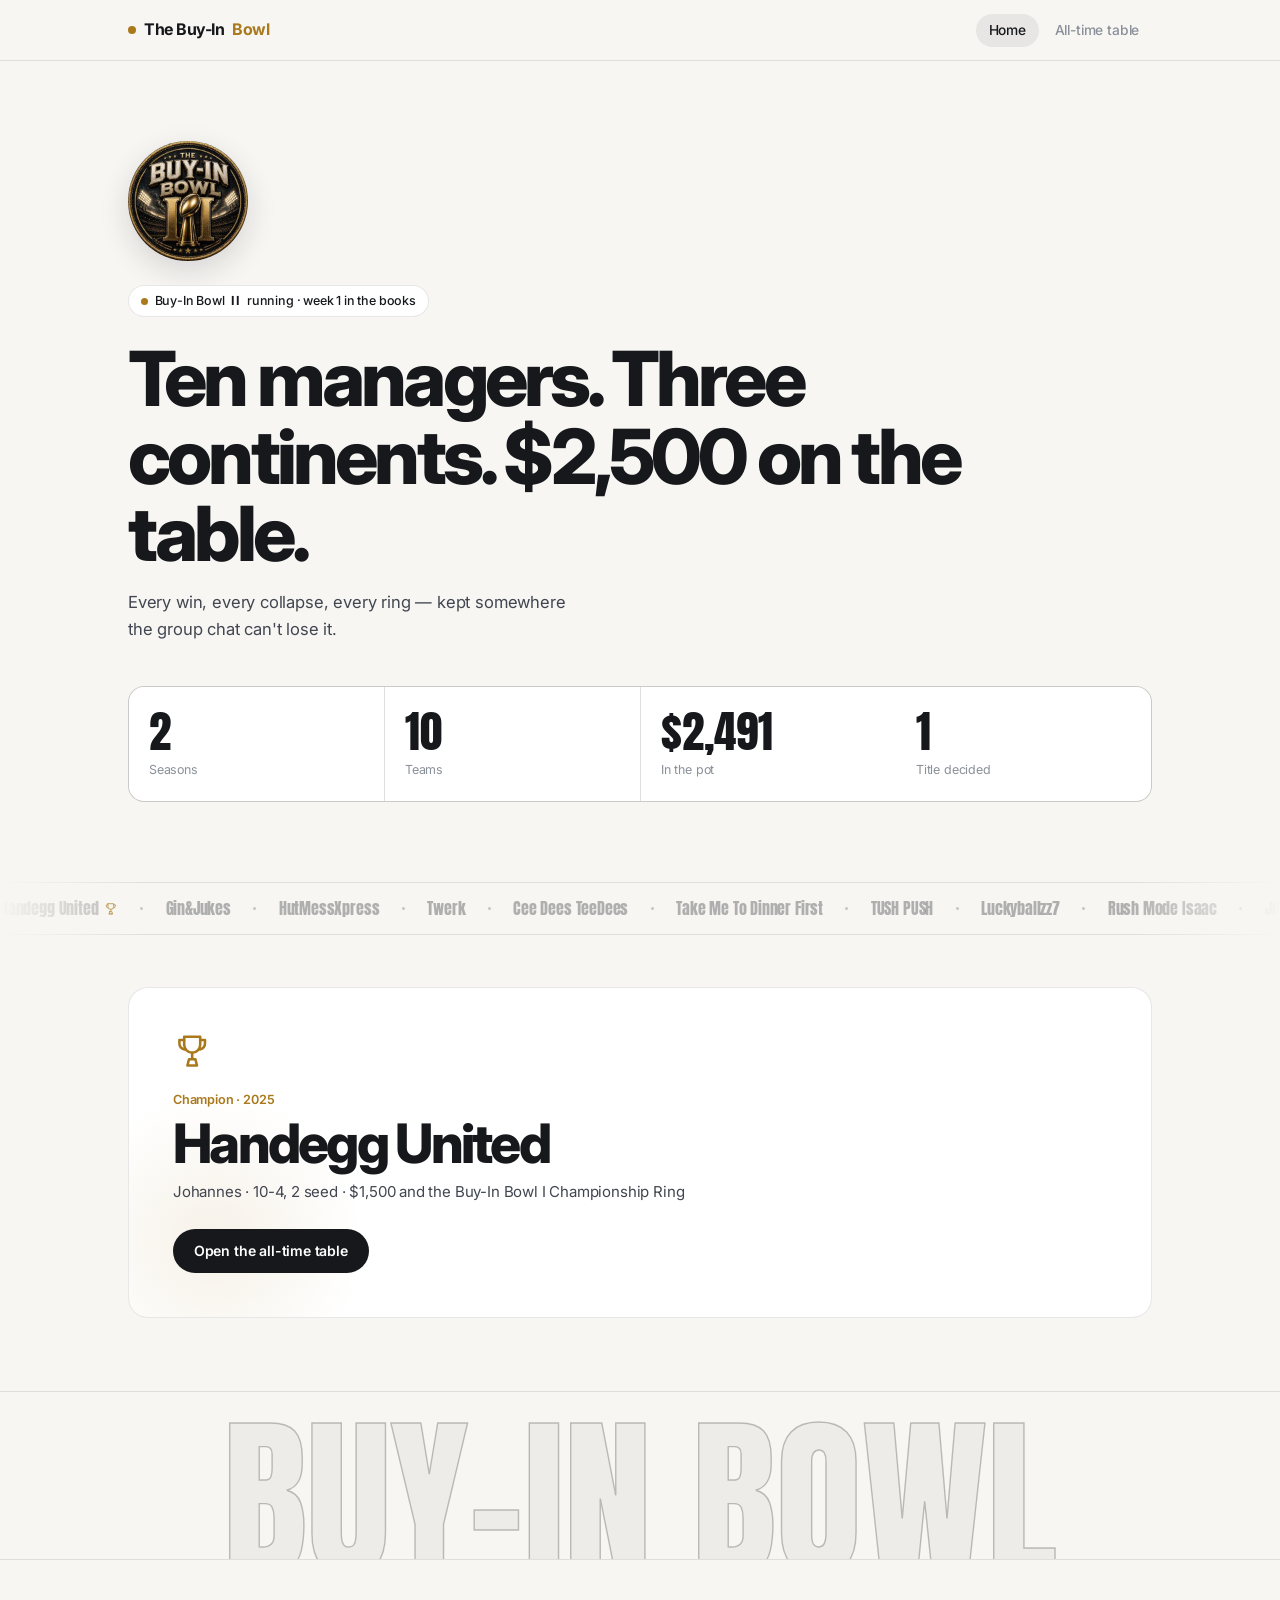
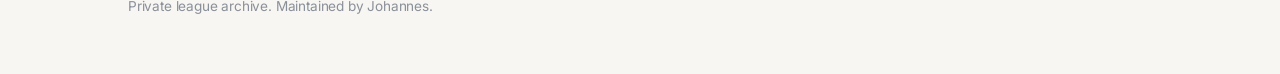
==== index.html @ 71fe4a31 "Add files via upload" ====
<!DOCTYPE html>
<html lang="en">
<head>
<meta charset="utf-8">
<meta name="viewport" content="width=device-width, initial-scale=1">
<meta name="color-scheme" content="light">
<meta name="supported-color-schemes" content="light">
<meta name="theme-color" content="#F7F6F3">
<title>The Buy-In Bowl — Archive</title>
<meta name="description" content="The Buy-In Bowl archive: champions, standings, rosters, trades and league chat from every season.">
<link rel="preconnect" href="https://fonts.googleapis.com">
<link rel="preconnect" href="https://fonts.gstatic.com" crossorigin>
<link href="https://fonts.googleapis.com/css2?family=Anton&family=Inter:wght@400;500;600;700;800&display=swap" rel="stylesheet">
<link rel="stylesheet" href="assets/style.css">
</head>
<body>

<header class="masthead">
  <div class="wrap">
    <button type="button" class="wordmark" id="mark">The Buy-In <span>Bowl</span></button>
    <nav id="nav" aria-label="Seasons"></nav>
  </div>
</header>

<main id="app"></main>

<footer class="site">
  <div class="wrap">
    Private league archive. Maintained by Johannes.
  </div>
</footer>

<script src="data/league.js"></script>
<script src="data/season-2025.js"></script>
<script src="data/season-2026.js"></script>
<script src="assets/app.js"></script>
</body>
</html>
---- assets/style.css ----
:root {
  /* Opt out of forced dark mode — without this, browsers with auto dark
     theme invert the backgrounds and leave the text colours untouched. */
  color-scheme: light only;

  --paper: #F7F6F3;
  --card: #FFFFFF;
  --ink: #16181C;
  --ink-2: #414650;
  --muted: #8A9099;
  --line: rgba(22, 24, 28, 0.10);
  --line-2: rgba(22, 24, 28, 0.22);
  --accent: #A9791C;
  --accent-deep: #7E580F;
  --accent-soft: rgba(169, 121, 28, 0.10);
  --silver: #A2A8B0;
  --bronze: #B08356;

  --font: "Inter", -apple-system, BlinkMacSystemFont, "Segoe UI", system-ui, sans-serif;
  --display: "Anton", var(--font);
  --r: 16px;
  --r-sm: 10px;
  --wrap: 64rem;
}

* { box-sizing: border-box; }
html {
  scroll-behavior: smooth; -webkit-text-size-adjust: 100%;
  color-scheme: light only;
  background: #F7F6F3;
}

body {
  margin: 0;
  background: var(--paper);
  color: var(--ink);
  font-family: var(--font);
  font-size: 16px;
  line-height: 1.6;
  letter-spacing: -0.011em;
  -webkit-font-smoothing: antialiased;
  overflow-x: hidden;
}

body::before {
  content: "";
  position: fixed; inset: 0; z-index: -1; pointer-events: none;
  background:
    radial-gradient(52rem 34rem at 12% -8%, rgba(169, 121, 28, 0.07), transparent 62%),
    radial-gradient(44rem 30rem at 92% 2%, rgba(22, 24, 28, 0.045), transparent 65%);
  animation: drift 30s ease-in-out infinite alternate;
}
@keyframes drift {
  from { transform: translate3d(0, 0, 0) scale(1); }
  to   { transform: translate3d(2%, -1.5%, 0) scale(1.05); }
}

/* Explicit backgrounds so the page keeps its own colours even in webviews
   that repaint the canvas. */
main, footer.site { background: var(--paper); }

.wrap { width: min(100% - 2.25rem, var(--wrap)); margin-inline: auto; }

a { color: var(--ink); text-decoration: none; }
button {
  font: inherit; letter-spacing: inherit; color: inherit;
  background: none; border: 0; padding: 0; margin: 0;
  text-align: left; cursor: pointer;
}
:focus-visible { outline: 2px solid var(--accent); outline-offset: 3px; border-radius: 4px; }

/* ---------- Masthead ---------- */
.masthead {
  position: sticky; top: 0; z-index: 30;
  background: rgba(247, 246, 243, 0.94);
  backdrop-filter: saturate(150%) blur(12px);
  -webkit-backdrop-filter: saturate(150%) blur(12px);
  border-bottom: 1px solid var(--line);
}
.masthead .wrap { display: flex; align-items: center; gap: 1rem; padding: 0.85rem 0; }
.wordmark {
  cursor: pointer; font-weight: 700; font-size: 1rem;
  letter-spacing: -0.03em; display: flex; align-items: center; gap: 0.5rem;
}
.wordmark::before {
  content: ""; width: 0.5rem; height: 0.5rem; border-radius: 50%;
  background: var(--accent);
}
.wordmark span { color: var(--accent); }
.masthead nav { margin-left: auto; display: flex; gap: 0.2rem; overflow-x: auto; scrollbar-width: none; }
.masthead nav::-webkit-scrollbar { display: none; }
.masthead nav button {
  color: var(--muted); font-size: 0.86rem; font-weight: 500;
  padding: 0.35rem 0.8rem; border-radius: 999px; white-space: nowrap;
  transition: color 0.18s ease, background 0.18s ease;
}
.masthead nav button:hover { color: var(--ink); background: rgba(22, 24, 28, 0.05); }
.masthead nav button[aria-current="page"] { color: var(--ink); background: rgba(22, 24, 28, 0.07); }

/* ---------- Reveal ---------- */
main > * { animation: fadein 0.35s ease both; }
@keyframes fadein { from { opacity: 0; } to { opacity: 1; } }
.reveal { opacity: 0; transform: translateY(14px); will-change: opacity, transform; }
.reveal.in {
  opacity: 1; transform: none;
  transition: opacity 0.6s cubic-bezier(0.22, 1, 0.36, 1) var(--d, 0s),
              transform 0.6s cubic-bezier(0.22, 1, 0.36, 1) var(--d, 0s);
}

/* ---------- Hero ---------- */
.hero { position: relative; padding: clamp(2.75rem, 9vw, 5rem) 0 2rem; }

.eyebrow {
  display: inline-flex; align-items: center; gap: 0.4rem;
  font-size: 0.78rem; color: var(--ink-2);
  border: 1px solid var(--line); background: var(--card);
  padding: 0.32rem 0.75rem; border-radius: 999px; margin-bottom: 1.4rem;
}
.eyebrow b { font-weight: 650; }
.eyebrow.live { color: var(--ink); font-weight: 500; }
.eyebrow .rn { font-variant: small-caps; letter-spacing: 0.06em; font-weight: 700; }
.pulse {
  width: 0.45rem; height: 0.45rem; border-radius: 50%; background: var(--accent);
  box-shadow: 0 0 0 0 rgba(169, 121, 28, 0.5);
  animation: ping 2.4s ease-out infinite;
}
@keyframes ping {
  0% { box-shadow: 0 0 0 0 rgba(169, 121, 28, 0.45); }
  70% { box-shadow: 0 0 0 0.5rem rgba(169, 121, 28, 0); }
  100% { box-shadow: 0 0 0 0 rgba(169, 121, 28, 0); }
}

.hero-title {
  font-size: clamp(2.5rem, 8vw, 4.75rem); line-height: 1.02;
  letter-spacing: -0.05em; font-weight: 800; margin: 0 0 1rem;
  max-width: 17ch; color: var(--ink);
}
.plaque-sub { color: var(--ink-2); max-width: 44ch; font-size: 1.04rem; margin: 0; }

/* ---------- Stat band ---------- */
.statband {
  display: grid; grid-template-columns: repeat(auto-fit, minmax(7.5rem, 1fr));
  gap: 1px; margin-top: 2.75rem;
  background: var(--line); border: 1px solid var(--line);
  border-radius: var(--r); overflow: hidden;
}
.stat { background: var(--card); padding: 1.35rem 1.25rem; transition: background 0.3s ease; }
.stat:hover { background: #FBFAF8; }
.stat-v {
  font-family: var(--display); font-size: clamp(1.9rem, 6vw, 2.8rem);
  line-height: 1; color: var(--ink);
}
.stat-l { color: var(--muted); font-size: 0.78rem; margin-top: 0.4rem; }

/* ---------- Ticker ---------- */
.ticker {
  position: relative; overflow: hidden;
  margin: 3rem 0 3.25rem; padding: 0.8rem 0;
  border-top: 1px solid var(--line); border-bottom: 1px solid var(--line);
  -webkit-mask-image: linear-gradient(90deg, transparent, #000 12%, #000 88%, transparent);
  mask-image: linear-gradient(90deg, transparent, #000 12%, #000 88%, transparent);
}
.ticker-track {
  display: flex; align-items: center; gap: 1.4rem; width: max-content;
  animation: marquee 52s linear infinite;
}
.ticker:hover .ticker-track { animation-play-state: paused; }
@keyframes marquee { from { transform: translateX(0); } to { transform: translateX(-50%); } }
.tk {
  font-family: var(--display); font-size: 1rem;
  color: rgba(22, 24, 28, 0.32); white-space: nowrap;
  transition: color 0.25s ease;
}
.tk:hover { color: var(--accent); }
.tkdot { width: 3px; height: 3px; border-radius: 50%; background: var(--line-2); flex: none; }

.hero-img { display: block; width: 100%; border-radius: var(--r); border: 1px solid var(--line); margin-bottom: 3rem; }

/* ---------- Champion showcase ---------- */
.showcase {
  --mx: 50%; --my: 0%;
  position: relative; overflow: hidden;
  border: 1px solid var(--line); border-radius: 20px;
  padding: clamp(1.75rem, 5vw, 2.75rem);
  background: var(--card);
  margin-bottom: 4rem;
  transition: transform 0.35s cubic-bezier(0.22, 1, 0.36, 1), border-color 0.3s ease, box-shadow 0.3s ease;
  will-change: transform;
}
.showcase::before {
  content: ""; position: absolute; inset: 0; pointer-events: none;
  background: radial-gradient(20rem 14rem at var(--mx) var(--my), var(--accent-soft), transparent 70%);
  opacity: 0; transition: opacity 0.3s ease;
}
.showcase:hover { border-color: var(--line-2); box-shadow: 0 18px 50px rgba(22, 24, 28, 0.07); }
.showcase:hover::before { opacity: 1; }
.showcase-glow {
  position: absolute; inset: auto auto -40% -12%; width: 26rem; height: 26rem;
  background: radial-gradient(closest-side, var(--accent-soft), transparent 72%);
  pointer-events: none; animation: pulseglow 10s ease-in-out infinite;
}
@keyframes pulseglow { 0%, 100% { opacity: 0.5; } 50% { opacity: 1; } }
.showcase-trophy { position: relative; margin-bottom: 0.85rem; }
.showcase-trophy .trophy { width: 2.4rem; height: 2.4rem; stroke: var(--accent); }
.showcase-label { position: relative; color: var(--accent); font-size: 0.79rem; font-weight: 600; }
.showcase-name {
  position: relative; color: var(--ink);
  font-size: clamp(2rem, 8vw, 3.4rem); font-weight: 800;
  letter-spacing: -0.05em; line-height: 1.03; margin: 0.35rem 0 0.5rem;
}
.showcase-line { position: relative; color: var(--ink-2); font-size: 0.94rem; }

.cta {
  position: relative; display: inline-block; margin-top: 1.6rem;
  padding: 0.68rem 1.3rem; border-radius: 999px;
  font-size: 0.88rem; font-weight: 600; color: var(--card);
  background: var(--ink);
  transition: transform 0.2s ease, background 0.25s ease;
}
.cta:hover { transform: translateY(-2px); background: var(--accent); }

.trophy {
  width: 1em; height: 1em; fill: none; stroke: currentColor;
  stroke-width: 1.6; stroke-linecap: round; stroke-linejoin: round;
  vertical-align: -0.12em; flex: none;
}

/* ---------- Page ---------- */
.page { padding: 3rem 0 6rem; }
.page-head { margin-bottom: 2.25rem; }
.page-title {
  font-size: clamp(2.2rem, 7vw, 3.4rem); line-height: 1.04;
  letter-spacing: -0.048em; font-weight: 800; margin: 0 0 0.45rem;
}
.page-kicker { color: var(--muted); margin: 0; font-size: 0.95rem; }

/* ---------- Tabs ---------- */
.tabs { display: flex; gap: 0.35rem; margin-bottom: 2rem; overflow-x: auto; scrollbar-width: none; }
.tabs::-webkit-scrollbar { display: none; }
.tab {
  display: flex; flex-direction: column; gap: 0.08rem; line-height: 1.2;
  padding: 0.5rem 1rem; border-radius: 14px; white-space: nowrap;
  font-size: 0.87rem; font-weight: 500; color: var(--ink-2);
  border: 1px solid var(--line); background: var(--card);
  transition: color 0.2s ease, background 0.2s ease, border-color 0.2s ease;
}
.tab b { font-weight: 650; font-size: 0.92rem; }
.tab small { font-size: 0.68rem; color: var(--muted); font-weight: 500; }
.tab.on small { color: rgba(255, 255, 255, 0.7); }
.tab .rn {
  font-variant: small-caps; letter-spacing: 0.06em; font-weight: 700;
}
.tab:hover { border-color: var(--line-2); }
.tab.on { color: var(--card); background: var(--ink); border-color: var(--ink); font-weight: 600; }

/* ---------- Podium ---------- */
.podium { margin-bottom: 2.75rem; }
.podium-label { color: var(--muted); font-size: 0.78rem; margin-bottom: 1rem; }
.podium-row { display: grid; grid-template-columns: repeat(3, 1fr); gap: 0.6rem; align-items: end; }
.pod { text-align: center; }
.pod-name {
  font-weight: 650; letter-spacing: -0.022em; font-size: 0.92rem;
  white-space: nowrap; overflow: hidden; text-overflow: ellipsis;
}
.pod-val { color: var(--muted); font-size: 0.8rem; margin-bottom: 0.5rem; font-variant-numeric: tabular-nums; }
.pod-bar {
  position: relative; border-radius: 10px 10px 0 0;
  display: flex; flex-direction: column; align-items: center; justify-content: center; gap: 0.15rem;
  height: 0; transition: height 0.9s cubic-bezier(0.22, 1, 0.36, 1) var(--d, 0s);
  border: 1px solid var(--line); border-bottom: 0; background: var(--card);
}
.pod.in .pod-bar, .reveal.in .pod-bar { height: var(--h); }
.pod-rank { font-family: var(--display); font-size: 1.5rem; line-height: 1; color: var(--muted); }
.pod-trophy .trophy { width: 0.85rem; height: 0.85rem; }

.pod.p1 .pod-bar { --h: 7.5rem; background: var(--accent-soft); border-color: rgba(169, 121, 28, 0.35); }
.pod.p1 .pod-rank, .pod.p1 .pod-trophy, .pod.p1 .pod-name { color: var(--accent); }
.pod.p2 .pod-bar { --h: 5.2rem; background: rgba(22, 24, 28, 0.05); }
.pod.p2 .pod-rank { color: var(--silver); }
.pod.p3 .pod-bar { --h: 3.6rem; background: rgba(22, 24, 28, 0.03); }
.pod.p3 .pod-rank { color: var(--bronze); }

/* ---------- Table ---------- */
.table-scroll {
  overflow-x: auto; border: 1px solid var(--line);
  border-radius: var(--r); background: var(--card);
}
table { width: 100%; border-collapse: collapse; font-size: 0.92rem; }
th, td { text-align: left; padding: 0.8rem 1rem; white-space: nowrap; vertical-align: top; }
thead th {
  color: var(--muted); font-weight: 500; font-size: 0.78rem;
  border-bottom: 1px solid var(--line); background: #FCFBF9;
  position: sticky; top: 0;
}
tbody tr + tr td { border-top: 1px solid var(--line); }
tbody tr { transition: background 0.18s ease; }
tbody tr:hover td { background: #FBFAF7; }
td.num, th.num { text-align: right; font-variant-numeric: tabular-nums; }
td.rank, th.rank { width: 2.4rem; color: var(--muted); font-size: 0.82rem; font-variant-numeric: tabular-nums; }

tr.is-first td { background: var(--accent-soft); }
tr.is-first td.rank, tr.is-first .mname { color: var(--accent-deep); }

th.sortable { cursor: pointer; user-select: none; transition: color 0.2s ease; }
th.sortable:hover { color: var(--ink); }
th.sortable.on { color: var(--accent); }
th .ar { font-style: normal; font-size: 0.6em; margin-left: 0.3em; vertical-align: 0.15em; }

.mname { display: block; font-weight: 650; letter-spacing: -0.02em; }
.mteam {
  display: block; color: var(--muted); font-size: 0.76rem; margin-top: 0.12rem;
  max-width: 14rem; overflow: hidden; text-overflow: ellipsis;
}
.rings { display: inline-flex; gap: 0.15rem; color: var(--accent); }
.rings .trophy { width: 0.95rem; height: 0.95rem; }


/* ---------- Misc ---------- */
.bullets { margin: 1.25rem 0 0; padding: 0; list-style: none; display: grid; gap: 1px; }
.bullets li {
  position: relative; padding: 0.68rem 1.1rem 0.68rem 2rem;
  background: var(--card); border: 1px solid var(--line);
  font-size: 0.92rem; color: var(--ink-2);
}
.bullets li:first-child { border-radius: var(--r-sm) var(--r-sm) 0 0; }
.bullets li:last-child { border-radius: 0 0 var(--r-sm) var(--r-sm); }
.bullets li:only-child { border-radius: var(--r-sm); }
.bullets li + li { border-top: 0; }
.bullets li::before {
  content: ""; position: absolute; left: 1rem; top: 1.15rem;
  width: 0.28rem; height: 0.28rem; border-radius: 50%; background: var(--accent);
}

.hint { color: var(--muted); font-size: 0.82rem; margin: 0.85rem 0 0; }
.empty {
  color: var(--muted); font-size: 0.92rem;
  border: 1px dashed var(--line-2); border-radius: var(--r-sm);
  padding: 1rem 1.15rem; margin: 0;
}

footer.site {
  border-top: 1px solid var(--line); padding: 2.25rem 0 3.5rem;
  color: var(--muted); font-size: 0.85rem;
}

/* ---------- Responsive ---------- */
@media (max-width: 34rem) {
  th, td { padding: 0.7rem 0.75rem; }
  .mteam { max-width: 9rem; }
  .pod-name { font-size: 0.8rem; }
  .pod.p1 .pod-bar { --h: 6rem; }
  .pod.p2 .pod-bar { --h: 4.2rem; }
  .pod.p3 .pod-bar { --h: 3rem; }
}

@media (prefers-reduced-motion: reduce) {
  html { scroll-behavior: auto; }
  *, body::before, .ticker-track, .showcase-glow { animation: none !important; transition: none !important; }
  .reveal { opacity: 1 !important; transform: none !important; }
  .pod-bar { height: var(--h) !important; }
  .ranked-table td.num:last-child::before { transform: scaleX(1); }
}

/* Closing wordmark, kept clear of any content */
.wordwall {
  overflow: hidden; margin-top: 4.5rem;
  border-top: 1px solid var(--line);
  user-select: none; pointer-events: none;
}
.wordwall span {
  display: block; text-align: center; white-space: nowrap;
  font-family: var(--display); font-size: clamp(3.2rem, 15vw, 11rem);
  line-height: 0.86; margin: 2rem 0 -1rem;
  color: rgba(22, 24, 28, 0.045);
  -webkit-text-stroke: 1.4px rgba(22, 24, 28, 0.26);
}

/* ---------- Playoff bracket ---------- */
.bracket-block { margin-top: 4.5rem; }
.sec {
  font-size: 1rem; font-weight: 600; letter-spacing: -0.02em;
  color: var(--ink); margin: 0 0 1.75rem;
  display: flex; align-items: center; gap: 0.8rem;
}
.sec::after { content: ""; flex: 1; height: 1px; background: var(--line); order: 1; }
.replay {
  order: 2; font-size: 0.75rem; font-weight: 600; color: var(--muted);
  border: 1px solid var(--line); border-radius: 999px; padding: 0.25rem 0.8rem;
  transition: color 0.2s ease, border-color 0.2s ease, background 0.2s ease;
}
.replay:hover { color: var(--accent-deep); border-color: rgba(169, 121, 28, 0.4); background: var(--accent-soft); }

.bracket-wrap { position: relative; }
.bracket-lines {
  position: absolute; inset: 0; width: 100%; height: 100%;
  pointer-events: none; overflow: visible;
}
.bline { fill: none; stroke: var(--line-2); stroke-width: 1.5; stroke-linecap: round; }

/* Rounds as clearly separated bands */
.round-row { position: relative; padding: 0 0 2.75rem; }
.round-row:last-of-type { padding-bottom: 1.5rem; }
.row-label {
  display: flex; align-items: center; gap: 0.75rem;
  font-size: 0.7rem; font-weight: 600; letter-spacing: 0.08em;
  text-transform: uppercase; color: var(--muted);
  margin-bottom: 1rem;
}
.row-label::after { content: ""; flex: 1; height: 1px; background: var(--line); }

.row-items {
  position: relative; z-index: 1;
  display: grid; grid-template-columns: 1fr 1fr;
  gap: 0.7rem 1.1rem; align-items: start;
}
.row-items.centered { grid-template-columns: 1fr; justify-items: center; }
.branch { display: flex; flex-direction: column; gap: 0.7rem; }

.match {
  position: relative; width: 100%;
  border: 1px solid var(--line); border-radius: var(--r-sm);
  background: var(--card); overflow: hidden;
  opacity: 0;
  transition: opacity 0.35s ease, border-color 0.25s ease, box-shadow 0.25s ease, filter 0.3s ease;
}
.match.shown { opacity: 1; }
.match:hover { border-color: var(--line-2); box-shadow: 0 8px 22px rgba(22, 24, 28, 0.07); }

.side {
  position: relative; z-index: 0; cursor: pointer;
  display: flex; align-items: center; justify-content: space-between; gap: 0.4rem;
  padding: 0.55rem 0.65rem; font-size: 0.8rem; color: var(--ink-2);
  will-change: transform, opacity;
}
.side + .side { border-top: 1px solid var(--line); }
.side .nm { overflow: hidden; text-overflow: ellipsis; white-space: nowrap; }
.side em { font-style: normal; color: var(--muted); font-size: 0.72rem; flex: none; }
.match.bye { border-style: dashed; background: transparent; }

/* Winner reveal */
.side.win::after {
  content: ""; position: absolute; inset: 0; z-index: -1;
  background: var(--accent-soft); transform: scaleX(0); transform-origin: left center;
  transition: transform 0.5s cubic-bezier(0.22, 1, 0.36, 1);
}
.side.win::before {
  content: ""; position: absolute; left: 0; top: 0; bottom: 0; width: 3px;
  background: var(--accent); transform: scaleY(0); transform-origin: top center;
  transition: transform 0.35s ease 0.12s;
}
.side.win.crowned { color: var(--ink); font-weight: 650; }
.side.win.crowned::after { transform: scaleX(1); }
.side.win.crowned::before { transform: scaleY(1); }

/* Champion */
.champ-row { display: flex; justify-content: center; margin-top: 0.5rem; }
.bracket-winner {
  display: inline-flex; align-items: center; gap: 0.6rem; cursor: pointer;
  padding: 0.65rem 1.2rem;
  border: 1px solid rgba(169, 121, 28, 0.4); border-radius: 999px;
  background: var(--accent-soft); color: var(--accent-deep);
  font-weight: 650; font-size: 0.95rem;
  opacity: 0; transform: scale(0.94);
  transition: opacity 0.45s ease, transform 0.5s cubic-bezier(0.34, 1.56, 0.64, 1);
}
.bracket-winner.shown { opacity: 1; transform: none; }
.bracket-winner .trophy { width: 1.05rem; height: 1.05rem; stroke: var(--accent); }

/* Trace one team's path */
.bracket-block.tracing .match { opacity: 0.3; filter: saturate(0.3); }
.bracket-block.tracing .match.lit { opacity: 1; filter: none; border-color: var(--accent); }
.bracket-block.tracing .side.lit { color: var(--accent-deep); font-weight: 700; }
.bracket-block.tracing .bline { opacity: 0.35; }
.bracket-block.tracing .bracket-winner { opacity: 0.35; }
.bracket-block.tracing .bracket-winner.lit { opacity: 1; }

.row-items.centered .match { max-width: 17rem; }

@media (min-width: 46rem) {
  .row-items { gap: 1rem 6rem; max-width: 46rem; margin-inline: auto; }
  .side { font-size: 0.88rem; padding: 0.62rem 0.85rem; }
}

@media (prefers-reduced-motion: reduce) {
  .match, .side, .bracket-winner { opacity: 1 !important; transform: none !important; }
  .side.win::after { transform: scaleX(1); }
  .side.win::before { transform: scaleY(1); }
}

/* Playoff cut */
.ranked-table tr.playoff-cut td { border-bottom: 2px solid var(--ink); }
.ranked-table tr.playoff-cut + tr td { border-top: 0; }

/* Tab edition marker */
/* Champions in the ribbon board */
.tk.won { display: inline-flex; align-items: center; gap: 0.35rem; }
.tk.won .trophy { width: 0.85em; height: 0.85em; stroke: var(--accent); }

/* ---------- Mobile table ---------- */
@media (max-width: 42rem) {
  .ranked-table { font-size: 0.86rem; }
  .ranked-table th, .ranked-table td { padding: 0.65rem 0.6rem; }
  .ranked-table th.rank, .ranked-table td.rank {
    position: sticky; left: 0; z-index: 3; width: 2rem;
    background: var(--card);
  }
  .ranked-table thead th.rank { background: #FCFBF9; z-index: 5; }
  .ranked-table th:nth-child(2), .ranked-table td:nth-child(2) {
    position: sticky; left: 2rem; z-index: 3;
    background: var(--card); box-shadow: 1px 0 0 var(--line);
  }
  .ranked-table thead th:nth-child(2) { background: #FCFBF9; z-index: 5; }
  .ranked-table tr.is-first td.rank,
  .ranked-table tr.is-first td:nth-child(2) { background: #FBF4E6; }
  .mteam { max-width: 8.5rem; font-size: 0.72rem; }
  .mname { font-size: 0.88rem; }
  .table-scroll { position: relative; }
}

@media (max-width: 30rem) {
  .row-items { gap: 0.55rem 0.6rem; }
  .side { font-size: 0.75rem; padding: 0.5rem 0.55rem; }
  .side em { font-size: 0.66rem; }
  .row-label { font-size: 0.64rem; }
  .round-row { padding-bottom: 2.25rem; }
  .podium-row { gap: 0.4rem; }
  .statband { grid-template-columns: repeat(2, 1fr); }
}

/* ---------- Season logos ---------- */
.slogo { display: block; border-radius: 50%; }
.hero-logo { margin-bottom: 1.5rem; }
.hero-logo .slogo {
  width: clamp(5rem, 18vw, 7.5rem); height: auto;
  box-shadow: 0 10px 30px rgba(22, 24, 28, 0.14);
  animation: logoin 0.8s cubic-bezier(0.22, 1, 0.36, 1) both;
}
@keyframes logoin { from { opacity: 0; transform: scale(0.88) rotate(-6deg); } to { opacity: 1; transform: none; } }

.tab.has-logo { flex-direction: row; align-items: center; gap: 0.6rem; padding: 0.45rem 0.95rem 0.45rem 0.5rem; }
.tab-logo { width: 1.85rem; height: 1.85rem; flex: none; }
.tab-txt { display: flex; flex-direction: column; gap: 0.08rem; }

.sec-logo { width: 1.75rem; height: 1.75rem; flex: none; margin-right: -0.2rem; }

/* ---------- Manager avatars ---------- */
.avatar {
  width: 1.9rem; height: 1.9rem; border-radius: 50%; flex: none;
  object-fit: cover; border: 1px solid var(--line);
}
.mwrap { display: flex; align-items: center; gap: 0.6rem; }
.mtxt { display: flex; flex-direction: column; min-width: 0; }
.pod-av {
  width: 2.1rem; height: 2.1rem; margin: 0 auto 0.4rem;
  box-shadow: 0 4px 12px rgba(22, 24, 28, 0.12);
}
.pod.p1 .pod-av { width: 2.5rem; height: 2.5rem; border-color: rgba(169, 121, 28, 0.5); }

@media (max-width: 42rem) {
  .avatar { width: 1.6rem; height: 1.6rem; }
  .mwrap { gap: 0.45rem; }
  .pod-av { width: 1.8rem; height: 1.8rem; }
  .pod.p1 .pod-av { width: 2.1rem; height: 2.1rem; }
}

/* Loser fades back once the round is decided */
.side.lost {
  color: var(--muted); opacity: 0.55;
  transition: color 0.5s ease, opacity 0.5s ease;
}
.bracket-block.tracing .side.lost.lit { opacity: 1; }
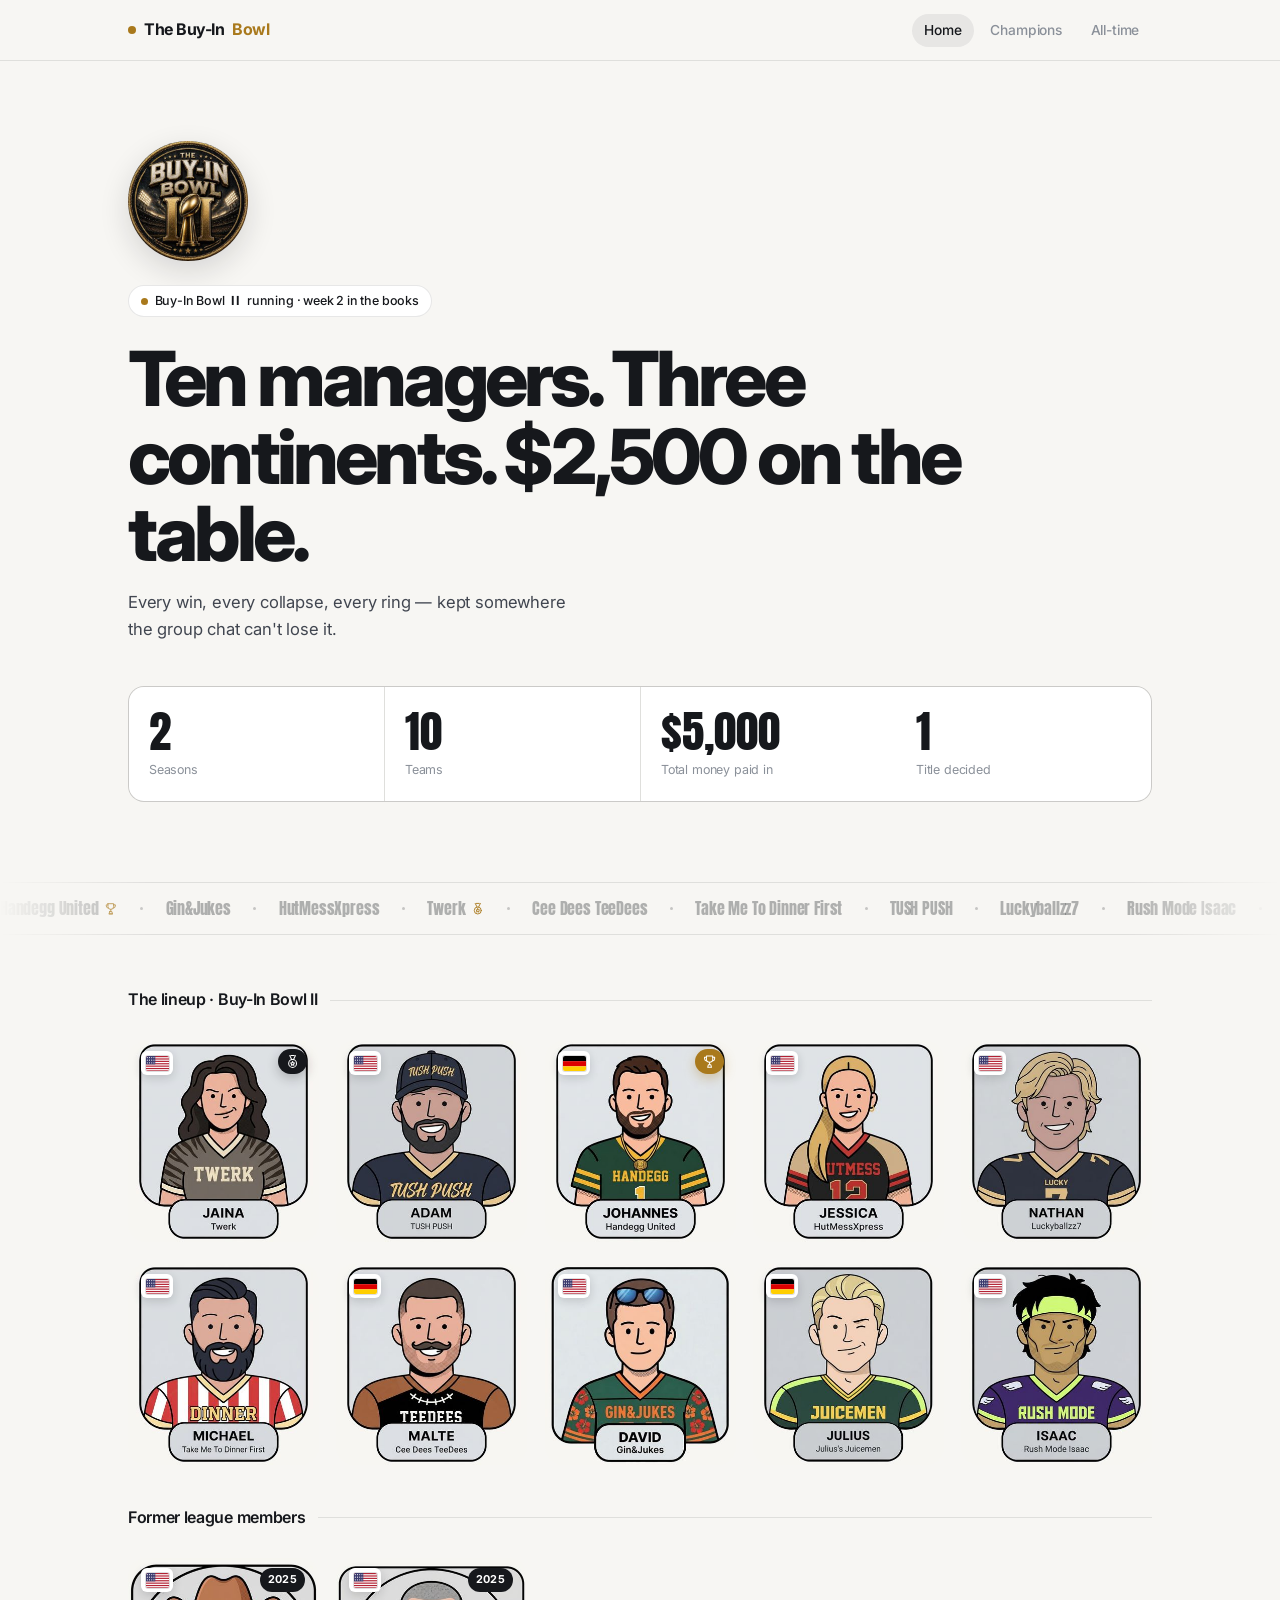
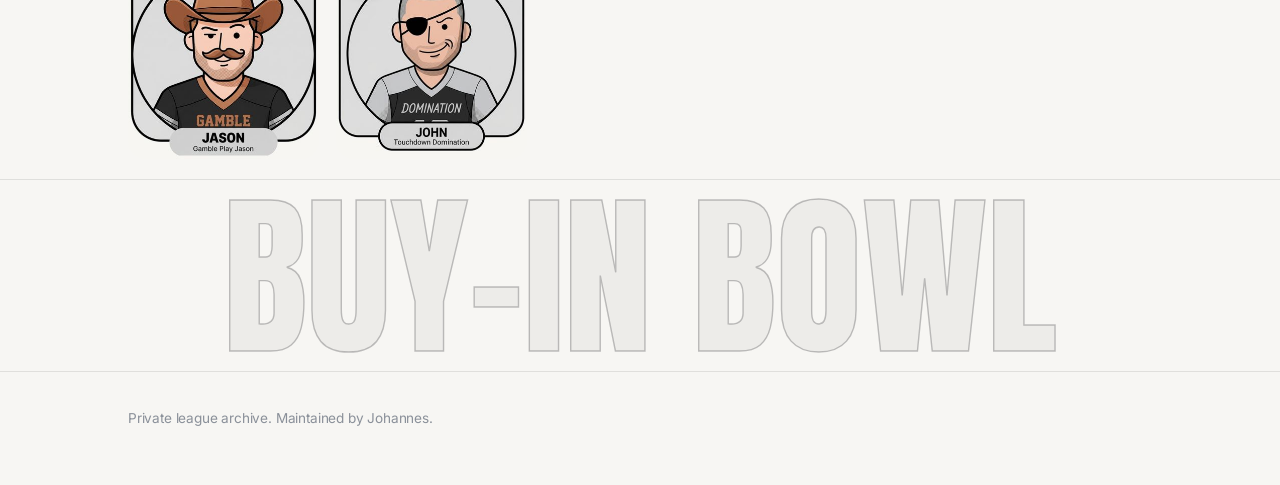
==== commit 24d91a57: "Add files via upload" ====
--- a/index.html
+++ b/index.html
@@ -10,7 +10,7 @@
 <meta name="description" content="The Buy-In Bowl archive: champions, standings, rosters, trades and league chat from every season.">
 <link rel="preconnect" href="https://fonts.googleapis.com">
 <link rel="preconnect" href="https://fonts.gstatic.com" crossorigin>
-<link href="https://fonts.googleapis.com/css2?family=Anton&family=Inter:wght@400;500;600;700;800&display=swap" rel="stylesheet">
+<link href="https://fonts.googleapis.com/css2?family=Anton&family=Inter:wght@400;500;600;700;800&display=swap" rel="stylesheet" media="print" onload="this.media='all'">
 <link rel="stylesheet" href="assets/style.css">
 </head>
 <body>
--- a/assets/style.css
+++ b/assets/style.css
@@ -363,14 +363,14 @@
 
 /* Closing wordmark, kept clear of any content */
 .wordwall {
-  overflow: hidden; margin-top: 4.5rem;
+  overflow: hidden; margin-top: 1.25rem;
   border-top: 1px solid var(--line);
   user-select: none; pointer-events: none;
 }
 .wordwall span {
   display: block; text-align: center; white-space: nowrap;
   font-family: var(--display); font-size: clamp(3.2rem, 15vw, 11rem);
-  line-height: 0.86; margin: 2rem 0 -1rem;
+  line-height: 0.9; margin: 1.1rem 0 0.9rem;
   color: rgba(22, 24, 28, 0.045);
   -webkit-text-stroke: 1.4px rgba(22, 24, 28, 0.26);
 }
@@ -389,103 +389,6 @@
   transition: color 0.2s ease, border-color 0.2s ease, background 0.2s ease;
 }
 .replay:hover { color: var(--accent-deep); border-color: rgba(169, 121, 28, 0.4); background: var(--accent-soft); }
-
-.bracket-wrap { position: relative; }
-.bracket-lines {
-  position: absolute; inset: 0; width: 100%; height: 100%;
-  pointer-events: none; overflow: visible;
-}
-.bline { fill: none; stroke: var(--line-2); stroke-width: 1.5; stroke-linecap: round; }
-
-/* Rounds as clearly separated bands */
-.round-row { position: relative; padding: 0 0 2.75rem; }
-.round-row:last-of-type { padding-bottom: 1.5rem; }
-.row-label {
-  display: flex; align-items: center; gap: 0.75rem;
-  font-size: 0.7rem; font-weight: 600; letter-spacing: 0.08em;
-  text-transform: uppercase; color: var(--muted);
-  margin-bottom: 1rem;
-}
-.row-label::after { content: ""; flex: 1; height: 1px; background: var(--line); }
-
-.row-items {
-  position: relative; z-index: 1;
-  display: grid; grid-template-columns: 1fr 1fr;
-  gap: 0.7rem 1.1rem; align-items: start;
-}
-.row-items.centered { grid-template-columns: 1fr; justify-items: center; }
-.branch { display: flex; flex-direction: column; gap: 0.7rem; }
-
-.match {
-  position: relative; width: 100%;
-  border: 1px solid var(--line); border-radius: var(--r-sm);
-  background: var(--card); overflow: hidden;
-  opacity: 0;
-  transition: opacity 0.35s ease, border-color 0.25s ease, box-shadow 0.25s ease, filter 0.3s ease;
-}
-.match.shown { opacity: 1; }
-.match:hover { border-color: var(--line-2); box-shadow: 0 8px 22px rgba(22, 24, 28, 0.07); }
-
-.side {
-  position: relative; z-index: 0; cursor: pointer;
-  display: flex; align-items: center; justify-content: space-between; gap: 0.4rem;
-  padding: 0.55rem 0.65rem; font-size: 0.8rem; color: var(--ink-2);
-  will-change: transform, opacity;
-}
-.side + .side { border-top: 1px solid var(--line); }
-.side .nm { overflow: hidden; text-overflow: ellipsis; white-space: nowrap; }
-.side em { font-style: normal; color: var(--muted); font-size: 0.72rem; flex: none; }
-.match.bye { border-style: dashed; background: transparent; }
-
-/* Winner reveal */
-.side.win::after {
-  content: ""; position: absolute; inset: 0; z-index: -1;
-  background: var(--accent-soft); transform: scaleX(0); transform-origin: left center;
-  transition: transform 0.5s cubic-bezier(0.22, 1, 0.36, 1);
-}
-.side.win::before {
-  content: ""; position: absolute; left: 0; top: 0; bottom: 0; width: 3px;
-  background: var(--accent); transform: scaleY(0); transform-origin: top center;
-  transition: transform 0.35s ease 0.12s;
-}
-.side.win.crowned { color: var(--ink); font-weight: 650; }
-.side.win.crowned::after { transform: scaleX(1); }
-.side.win.crowned::before { transform: scaleY(1); }
-
-/* Champion */
-.champ-row { display: flex; justify-content: center; margin-top: 0.5rem; }
-.bracket-winner {
-  display: inline-flex; align-items: center; gap: 0.6rem; cursor: pointer;
-  padding: 0.65rem 1.2rem;
-  border: 1px solid rgba(169, 121, 28, 0.4); border-radius: 999px;
-  background: var(--accent-soft); color: var(--accent-deep);
-  font-weight: 650; font-size: 0.95rem;
-  opacity: 0; transform: scale(0.94);
-  transition: opacity 0.45s ease, transform 0.5s cubic-bezier(0.34, 1.56, 0.64, 1);
-}
-.bracket-winner.shown { opacity: 1; transform: none; }
-.bracket-winner .trophy { width: 1.05rem; height: 1.05rem; stroke: var(--accent); }
-
-/* Trace one team's path */
-.bracket-block.tracing .match { opacity: 0.3; filter: saturate(0.3); }
-.bracket-block.tracing .match.lit { opacity: 1; filter: none; border-color: var(--accent); }
-.bracket-block.tracing .side.lit { color: var(--accent-deep); font-weight: 700; }
-.bracket-block.tracing .bline { opacity: 0.35; }
-.bracket-block.tracing .bracket-winner { opacity: 0.35; }
-.bracket-block.tracing .bracket-winner.lit { opacity: 1; }
-
-.row-items.centered .match { max-width: 17rem; }
-
-@media (min-width: 46rem) {
-  .row-items { gap: 1rem 6rem; max-width: 46rem; margin-inline: auto; }
-  .side { font-size: 0.88rem; padding: 0.62rem 0.85rem; }
-}
-
-@media (prefers-reduced-motion: reduce) {
-  .match, .side, .bracket-winner { opacity: 1 !important; transform: none !important; }
-  .side.win::after { transform: scaleX(1); }
-  .side.win::before { transform: scaleY(1); }
-}
 
 /* Playoff cut */
 .ranked-table tr.playoff-cut td { border-bottom: 2px solid var(--ink); }
@@ -518,11 +421,6 @@
 }
 
 @media (max-width: 30rem) {
-  .row-items { gap: 0.55rem 0.6rem; }
-  .side { font-size: 0.75rem; padding: 0.5rem 0.55rem; }
-  .side em { font-size: 0.66rem; }
-  .row-label { font-size: 0.64rem; }
-  .round-row { padding-bottom: 2.25rem; }
   .podium-row { gap: 0.4rem; }
   .statband { grid-template-columns: repeat(2, 1fr); }
 }
@@ -563,9 +461,511 @@
   .pod.p1 .pod-av { width: 2.1rem; height: 2.1rem; }
 }
 
-/* Loser fades back once the round is decided */
-.side.lost {
-  color: var(--muted); opacity: 0.55;
-  transition: color 0.5s ease, opacity 0.5s ease;
-}
-.bracket-block.tracing .side.lost.lit { opacity: 1; }
+/* ---------- Lineup grid ---------- */
+.crew-block { margin: 0 0 0.5rem; }
+.crew {
+  display: grid; grid-template-columns: repeat(2, 1fr);
+  gap: 1rem 0.9rem;
+}
+@media (min-width: 40rem) { .crew { grid-template-columns: repeat(3, 1fr); } }
+@media (min-width: 58rem) { .crew { grid-template-columns: repeat(5, 1fr); gap: 1.4rem 1.1rem; } }
+
+.crew-card {
+  position: relative; display: block; width: 100%;
+  border-radius: 18px;
+  transition: transform 0.35s cubic-bezier(0.22, 1, 0.36, 1);
+}
+.crew-card img { display: block; width: 100%; height: auto; border-radius: 18px; }
+.crew-card:hover { transform: translateY(-5px) rotate(-1.2deg); }
+.crew-card:nth-child(even):hover { transform: translateY(-5px) rotate(1.2deg); }
+.crew-card:focus-visible { outline-offset: 4px; }
+
+.crew-badge {
+  position: absolute; top: 4%; right: 6%;
+  display: inline-flex; align-items: center; gap: 0.2rem;
+  padding: 0.3rem 0.45rem; border-radius: 999px;
+  background: var(--accent); color: #fff;
+  box-shadow: 0 4px 12px rgba(169, 121, 28, 0.35);
+  font-size: 0.72rem; font-weight: 700;
+}
+.crew-badge .trophy { width: 0.95rem; height: 0.95rem; stroke: #fff; }
+
+@media (prefers-reduced-motion: reduce) {
+  .crew-card:hover { transform: none; }
+}
+
+/* ---------- Power lines ---------- */
+.pl-block { margin-top: 3rem; }
+.pl-card {
+  border: 1px solid var(--line); border-radius: var(--r);
+  background: var(--card); padding: 0.6rem 0.5rem 0.2rem;
+}
+.pl-svg { display: block; overflow: visible; }
+.pl-scroll { overflow-x: auto; -webkit-overflow-scrolling: touch; scrollbar-width: thin; padding-left: 0.25rem; }
+.pl-row { stroke: var(--line); stroke-width: 1; }
+.pl-col { stroke: var(--line-2); stroke-width: 1; stroke-dasharray: 2 4; }
+.pl-rank { font-family: var(--display); font-size: 13px; fill: var(--muted); text-anchor: middle; }
+.pl-rank.top { fill: var(--accent); }
+.pl-year { font-family: var(--display); font-size: 13px; fill: var(--ink); text-anchor: middle; letter-spacing: 0.02em; }
+.pl-ed { font-size: 9px; font-weight: 700; fill: var(--muted); text-anchor: middle; letter-spacing: 0.08em; }
+
+.pl-m { cursor: pointer; transition: opacity 0.3s ease; }
+.pl-line { fill: none; stroke: var(--c); stroke-width: 3; stroke-linecap: round; }
+.pl-line.off { stroke-dasharray: 3 7 !important; stroke-dashoffset: 0 !important; opacity: 0.55; }
+.pl-dot { fill: var(--c); opacity: 0; transition: opacity 0.4s ease; }
+.pl-ring { fill: var(--card); stroke: var(--c); stroke-width: 2.5; }
+.pl-head, .pl-name {
+  opacity: 0; transition: opacity 0.45s ease, transform 0.5s cubic-bezier(0.34, 1.56, 0.64, 1);
+}
+.pl-head { transform-box: fill-box; }
+.pl-dot.on, .pl-head.on, .pl-name.on { opacity: 1; }
+.pl-name { font-size: 10.5px; font-weight: 650; fill: var(--ink); letter-spacing: -0.01em; }
+.pl-m.gone .pl-name { fill: var(--muted); }
+.pl-m.gone .pl-ring { stroke-opacity: 0.5; }
+
+.pl-block.tracing .pl-m { opacity: 0.14; }
+.pl-block.tracing .pl-m.lit { opacity: 1; }
+.pl-block.tracing .pl-m.lit .pl-line { stroke-width: 4.5; }
+
+@media (prefers-reduced-motion: reduce) {
+  .pl-dot, .pl-head, .pl-name { opacity: 1 !important; }
+}
+
+/* ---------- Points medal ---------- */
+.medal {
+  width: 1em; height: 1em; fill: none; stroke: currentColor;
+  stroke-width: 1.6; stroke-linecap: round; stroke-linejoin: round;
+  vertical-align: -0.12em; flex: none;
+}
+.rings .medal { width: 0.95rem; height: 0.95rem; }
+.tk.won .medal { width: 0.85em; height: 0.85em; stroke: var(--accent); }
+.pod-trophy { display: inline-flex; gap: 0.15rem; }
+.pod-trophy .medal { width: 0.85rem; height: 0.85rem; }
+
+/* Lineup stickers stack in the corner */
+.crew-badges {
+  position: absolute; top: 4%; right: 6%;
+  display: flex; flex-direction: column; gap: 0.3rem; align-items: flex-end;
+}
+.crew-badges .crew-badge { position: static; }
+.crew-badge .medal { width: 0.95rem; height: 0.95rem; stroke: #fff; }
+.crew-badge.medal-badge { background: var(--ink); box-shadow: 0 4px 12px rgba(22, 24, 28, 0.25); }
+
+/* Medal card under the champion */
+.medalcard {
+  display: flex; align-items: center; gap: 1rem;
+  margin: 1rem 0 0; padding: 1.1rem 1.35rem;
+  border: 1px solid var(--line); border-radius: var(--r);
+  background: var(--card);
+  transition: border-color 0.3s ease, transform 0.3s ease;
+}
+.medalcard:hover { border-color: var(--line-2); transform: translateY(-2px); }
+.medalcard-icon {
+  flex: none; width: 3rem; height: 3rem; border-radius: 50%;
+  display: grid; place-items: center;
+  background: var(--accent-soft); color: var(--accent);
+}
+.medalcard-icon .medal { width: 1.7rem; height: 1.7rem; }
+.medalcard-label { color: var(--accent); font-size: 0.76rem; font-weight: 600; }
+.medalcard-name { font-weight: 750; font-size: 1.25rem; letter-spacing: -0.035em; line-height: 1.15; }
+.medalcard-line { color: var(--ink-2); font-size: 0.86rem; }
+
+/* ---------- Country flags ---------- */
+.flag {
+  display: inline-block; width: 1.3em; height: 0.87em;
+  border-radius: 2px; vertical-align: -0.08em; margin-left: 0.4em;
+  box-shadow: 0 0 0 1px rgba(22, 24, 28, 0.14);
+  flex: none;
+}
+.pod-name .flag { margin: 0 0.35em 0 0; }
+.crew-flag {
+  position: absolute; top: 5%; left: 7%;
+  display: grid; place-items: center;
+  padding: 0.28rem; border-radius: 6px;
+  background: var(--card); box-shadow: 0 3px 10px rgba(22, 24, 28, 0.16);
+}
+.crew-flag .flag { margin: 0; width: 1.45rem; height: 0.97rem; }
+.pl-flag-edge { fill: none; stroke: rgba(22, 24, 28, 0.18); stroke-width: 0.8; }
+
+/* ---------- Champion card ---------- */
+.cc-row {
+  display: grid; grid-template-columns: repeat(auto-fill, minmax(14.5rem, 17rem));
+  gap: 1rem; justify-content: start; align-items: start;
+}
+.champcard {
+  position: relative; overflow: hidden;
+  padding: 1.1rem 0.85rem 0.9rem;
+  border-radius: 22px; background: #E9E8E4;
+  text-align: center;
+}
+.cc-year {
+  position: relative; z-index: 2;
+  font-family: var(--display); font-size: 2.3rem;
+  line-height: 1; color: var(--ink); letter-spacing: 0.02em;
+}
+.cc-ribbon {
+  position: relative; z-index: 3; margin: 0.5rem -0.4rem -1.1rem;
+}
+.cc-ribbon span {
+  position: relative; display: block;
+  background: var(--ink); color: #fff;
+  font-family: var(--display); font-size: 1.35rem;
+  letter-spacing: 0.08em; text-transform: uppercase;
+  padding: 0.25rem 0 0.3rem;
+  transform: rotate(-1.2deg);
+  box-shadow: 0 6px 0 rgba(22, 24, 28, 0.12);
+}
+.cc-ribbon::before, .cc-ribbon::after {
+  content: ""; position: absolute; top: 0.6rem; width: 1.7rem; height: 1.6rem;
+  background: #2A2C31; z-index: -1;
+}
+.cc-ribbon::before { left: -0.9rem; clip-path: polygon(0 0, 100% 0, 100% 100%, 0 100%, 35% 50%); }
+.cc-ribbon::after  { right: -0.9rem; clip-path: polygon(0 0, 100% 0, 65% 50%, 100% 100%, 0 100%); }
+
+.cc-inner {
+  position: relative; z-index: 2;
+  background: var(--card); border-radius: 22px;
+  padding: 1.4rem 0.8rem 0.85rem;
+}
+.cc-portrait {
+  width: 80%; margin: 0 auto 0.6rem;
+  border-radius: 16px; overflow: hidden;
+  background: #DCDFE3;
+}
+.cc-portrait img { display: block; width: 100%; height: auto; }
+.cc-first { font-size: 1.05rem; font-weight: 500; letter-spacing: 0.02em; color: var(--ink-2); text-transform: uppercase; }
+.cc-first .flag { width: 1.1rem; height: 0.73rem; vertical-align: 0.05em; }
+.cc-team {
+  font-family: var(--display); font-size: 1.75rem;
+  line-height: 1; color: var(--ink); text-transform: uppercase; letter-spacing: 0.01em;
+  margin-top: 0.15rem;
+}
+.cc-stats {
+  position: relative; z-index: 2;
+  display: grid; grid-template-columns: 1fr 1fr; gap: 0.5rem; margin-top: 0.6rem;
+}
+.cc-stat { background: var(--card); border-radius: 14px; padding: 0.6rem 0.5rem 0.65rem; }
+.cc-k {
+  font-size: 0.64rem; font-weight: 800; letter-spacing: 0.08em; text-transform: uppercase;
+  color: var(--ink-2); padding-bottom: 0.3rem; margin: 0 0.3rem 0.3rem;
+  border-bottom: 2px solid #C9CDD3;
+}
+.cc-v { font-family: var(--display); font-size: 1.75rem; line-height: 1; color: var(--ink); }
+.cc-note { position: relative; z-index: 2; margin-top: 0.6rem; font-size: 0.74rem; color: var(--ink-2); }
+
+/* Confetti */
+.confetti { position: absolute; inset: 0; z-index: 4; pointer-events: none; overflow: hidden; }
+.confetti i {
+  position: absolute; top: -6%; width: 0.55rem; height: 0.95rem; border-radius: 1px;
+  opacity: 0.85; animation: fall linear infinite;
+}
+@keyframes fall {
+  0%   { transform: translate3d(0, -10%, 0) rotate(var(--r)); }
+  100% { transform: translate3d(1.5rem, 115vh, 0) rotate(calc(var(--r) + 540deg)); }
+}
+
+/* ---------- Season champs table ---------- */
+.champs-table td { vertical-align: middle; }
+.cyear b { font-family: var(--display); font-size: 1.15rem; font-weight: 400; display: block; line-height: 1; }
+.cyear .rn { font-size: 0.7rem; font-weight: 700; color: var(--muted); letter-spacing: 0.08em; }
+.cwho { display: flex; align-items: center; gap: 0.5rem; }
+.dot { width: 0.8rem; height: 0.8rem; border-radius: 50%; flex: none; }
+.dot.gold { background: #E2B84B; }
+.dot.silver { background: #C9CDD3; }
+.dot.bronze { background: #C0875A; }
+
+@media (max-width: 42rem) {
+  .champs-table .avatar { display: none; }
+  .champs-table th, .champs-table td { padding: 0.7rem 0.6rem; }
+}
+
+@media (prefers-reduced-motion: reduce) {
+  .confetti { display: none; }
+}
+
+/* ---------- Weekly power lines ---------- */
+.wl-card { padding: 0.75rem 0 0.25rem; }
+.wl-wrap { display: flex; align-items: flex-start; }
+.wl-ranks { flex: none; display: block; }
+.wl-scroll {
+  flex: 1; overflow-x: auto; overflow-y: hidden;
+  -webkit-overflow-scrolling: touch; scrollbar-width: thin;
+  scroll-behavior: smooth;
+}
+.wl-svg { display: block; overflow: visible; }
+.wl-wk { font-size: 11.5px; }
+.wl-wk.future { fill: #C4C7CC; }
+.wl-wk.now { fill: var(--accent); }
+.pl-col.future { stroke: var(--line); }
+.wl-cut { stroke: var(--accent); stroke-width: 2; opacity: 0.7; }
+
+/* ---------- Profile popup ---------- */
+html.sheet-lock, html.sheet-lock body { overflow: hidden; }
+.sheet { position: fixed; inset: 0; z-index: 100; pointer-events: none; }
+.sheet-bg {
+  position: absolute; inset: 0; background: rgba(22, 24, 28, 0.42);
+  opacity: 0; transition: opacity 0.3s ease;
+}
+.sheet-panel {
+  position: absolute; left: 0; right: 0; bottom: 0;
+  max-height: 88vh; overflow-y: auto; -webkit-overflow-scrolling: touch;
+  background: var(--paper); border-radius: 24px 24px 0 0;
+  padding: 1.6rem 1.25rem calc(1.5rem + env(safe-area-inset-bottom));
+  box-shadow: 0 -20px 50px rgba(22, 24, 28, 0.18);
+  transform: translateY(104%);
+  transition: transform 0.45s cubic-bezier(0.22, 1, 0.36, 1);
+}
+.sheet-panel::before {
+  content: ""; position: absolute; top: 0.6rem; left: 50%; transform: translateX(-50%);
+  width: 2.6rem; height: 0.3rem; border-radius: 99px; background: var(--line-2);
+}
+.sheet.open { pointer-events: auto; }
+.sheet.open .sheet-bg { opacity: 1; }
+.sheet.open .sheet-panel { transform: none; }
+.sheet-x {
+  position: absolute; top: 0.8rem; right: 0.9rem;
+  width: 2.2rem; height: 2.2rem; border-radius: 50%;
+  display: grid; place-items: center; text-align: center;
+  font-size: 1.5rem; line-height: 1; color: var(--ink-2);
+  background: var(--card); border: 1px solid var(--line);
+}
+@media (min-width: 40rem) {
+  .sheet-panel {
+    left: 50%; right: auto; bottom: auto; top: 50%; width: min(28rem, 92vw);
+    max-height: 86vh; border-radius: 24px;
+    transform: translate(-50%, -46%) scale(0.97); opacity: 0;
+    transition: transform 0.35s cubic-bezier(0.22, 1, 0.36, 1), opacity 0.25s ease;
+  }
+  .sheet-panel::before { display: none; }
+  .sheet.open .sheet-panel { transform: translate(-50%, -50%); opacity: 1; }
+}
+
+.sp-head { display: flex; gap: 1rem; align-items: center; padding-right: 2rem; }
+.sp-pic { flex: none; width: 6.5rem; border-radius: 16px; overflow: hidden; background: #DCDFE3; }
+.sp-pic img { display: block; width: 100%; height: auto; }
+.sp-id { min-width: 0; position: relative; }
+.sp-name { font-size: 0.95rem; font-weight: 600; color: var(--ink-2); text-transform: uppercase; letter-spacing: 0.04em; }
+.sp-team {
+  font-family: var(--display); font-size: clamp(1.6rem, 7vw, 2.1rem); line-height: 1.02;
+  color: var(--ink); text-transform: uppercase; margin-top: 0.15rem;
+}
+.sp-gone { font-size: 0.8rem; color: var(--muted); margin-top: 0.25rem; }
+.sp-logo {
+  width: 2.1rem; height: 2.1rem; border-radius: 50%; object-fit: cover;
+  border: 1px solid var(--line); margin-top: 0.55rem; display: block;
+}
+.sp-honors { display: flex; flex-wrap: wrap; gap: 0.4rem; margin: 1.1rem 0 0; }
+.sp-honors span {
+  display: inline-flex; align-items: center; gap: 0.35rem;
+  padding: 0.3rem 0.65rem; border-radius: 999px;
+  background: var(--accent-soft); color: var(--accent-deep);
+  font-size: 0.78rem; font-weight: 650;
+}
+.sp-honors .trophy, .sp-honors .medal { width: 0.95rem; height: 0.95rem; }
+.sp-honors .dot { width: 0.6rem; height: 0.6rem; }
+
+.sp-sec {
+  margin: 1.4rem 0 0.6rem; font-size: 0.72rem; font-weight: 700; letter-spacing: 0.08em;
+  text-transform: uppercase; color: var(--muted);
+  display: flex; align-items: center; gap: 0.6rem;
+}
+.sp-sec::after { content: ""; flex: 1; height: 1px; background: var(--line); }
+.sp-grid { display: grid; grid-template-columns: repeat(2, 1fr); gap: 0.5rem; }
+@media (min-width: 24rem) { .sp-grid { grid-template-columns: repeat(3, 1fr); } }
+.sp-tile { background: var(--card); border: 1px solid var(--line); border-radius: 12px; padding: 0.6rem 0.7rem; }
+.sp-k { font-size: 0.7rem; color: var(--muted); font-weight: 600; }
+.sp-v { font-family: var(--display); font-size: 1.35rem; line-height: 1.1; color: var(--ink); margin-top: 0.1rem; }
+.sp-v small { font-family: var(--font); font-size: 0.72rem; color: var(--muted); margin-left: 0.1rem; }
+.sp-note { font-size: 0.76rem; color: var(--muted); margin: 0.5rem 0 0; }
+.sp-list { list-style: none; margin: 0; padding: 0; display: grid; gap: 0.3rem; }
+.sp-list li { font-size: 0.9rem; display: flex; gap: 0.7rem; }
+.sp-list b { font-family: var(--display); font-weight: 400; color: var(--muted); min-width: 2.6rem; }
+.sp-roster { display: flex; flex-wrap: wrap; gap: 0.35rem; }
+.sp-pl {
+  display: inline-flex; align-items: center; gap: 0.35rem;
+  padding: 0.28rem 0.6rem 0.28rem 0.3rem; border-radius: 999px;
+  background: var(--card); border: 1px solid var(--line); font-size: 0.8rem;
+}
+.sp-pl i {
+  font-style: normal; font-size: 0.64rem; font-weight: 800; letter-spacing: 0.03em;
+  background: var(--ink); color: #fff; border-radius: 999px; padding: 0.12rem 0.4rem;
+}
+
+.mwrap[data-profile] { cursor: pointer; }
+.mwrap[data-profile]:hover .mname { text-decoration: underline; text-underline-offset: 3px; }
+
+@media (prefers-reduced-motion: reduce) {
+  .sheet-panel, .sheet-bg { transition: none !important; }
+}
+
+.sp-role {
+  display: inline-flex; align-items: center; gap: 0.35rem;
+  margin-top: 0.5rem; padding: 0.28rem 0.7rem 0.28rem 0.5rem;
+  border-radius: 999px; background: var(--ink); color: #fff;
+  font-size: 0.74rem; font-weight: 700; letter-spacing: 0.05em; text-transform: uppercase;
+}
+.role-ico { width: 0.95rem; height: 0.95rem; fill: none; stroke: currentColor; stroke-width: 1.8; stroke-linecap: round; stroke-linejoin: round; }
+
+/* ---------- Playoff bracket (classic, left to right) ---------- */
+.br-card {
+  border: 1px solid var(--line); border-radius: var(--r);
+  background: var(--card); position: relative;
+}
+.br-scroll {
+  overflow-x: auto; -webkit-overflow-scrolling: touch;
+  padding: 1rem 1.1rem 1.1rem; scrollbar-width: thin;
+}
+.br-canvas { position: relative; margin: 0 auto; }
+.br-lines { position: absolute; left: 0; top: 0; overflow: visible; pointer-events: none; }
+.br-line { fill: none; stroke: #C9CDD3; stroke-width: 1.5; stroke-linejoin: round; }
+.br-line.champ { stroke: var(--accent); stroke-width: 2.25; }
+
+.br-head {
+  position: absolute; top: 0; display: flex; flex-direction: column; gap: 0.1rem;
+  padding-bottom: 0.4rem; border-bottom: 2px solid var(--ink);
+}
+.br-head b { font-size: 0.72rem; font-weight: 800; letter-spacing: 0.09em; text-transform: uppercase; color: var(--ink); }
+.br-head span { font-size: 0.68rem; color: var(--muted); font-weight: 500; }
+
+.br-slot {
+  position: absolute; background: var(--card);
+  border: 1px solid #D9DCE0; border-radius: 8px; overflow: hidden;
+  box-shadow: 0 1px 2px rgba(22, 24, 28, 0.05);
+  opacity: 0; transition: opacity 0.35s ease, border-color 0.25s ease, box-shadow 0.25s ease;
+}
+.br-slot.shown { opacity: 1; }
+.br-slot:hover { border-color: var(--line-2); box-shadow: 0 6px 16px rgba(22, 24, 28, 0.08); }
+.br-slot.bye { border-style: dashed; background: #FBFAF8; }
+
+.br-row {
+  position: relative; height: 32px; cursor: pointer;
+  display: flex; align-items: center; gap: 0.45rem; padding: 0 0.55rem 0 0.5rem;
+  font-size: 0.8rem; color: var(--ink-2); will-change: transform, opacity;
+}
+.br-row + .br-row { border-top: 1px solid #ECEDEF; }
+.br-av {
+  width: 20px; height: 20px; border-radius: 50%; object-fit: cover; flex: none;
+  border: 1px solid var(--line); background: #ECEDEF;
+}
+.br-nm { flex: 1; min-width: 0; white-space: nowrap; overflow: hidden; text-overflow: ellipsis; }
+.br-row em { font-style: normal; font-size: 0.64rem; font-weight: 700; letter-spacing: 0.06em; text-transform: uppercase; color: var(--muted); }
+
+/* result once the game is decided */
+.br-row::before {
+  content: ""; position: absolute; left: 0; top: 0; bottom: 0; width: 3px;
+  background: var(--accent); transform: scaleY(0); transform-origin: top;
+  transition: transform 0.4s ease;
+}
+.br-slot.decided .br-row.w { color: var(--ink); font-weight: 700; background: var(--accent-soft); }
+.br-slot.decided .br-row.w::before { transform: scaleY(1); }
+.br-slot.decided .br-row.l { color: #A3A8AF; }
+.br-slot.decided .br-row.l .br-av { filter: grayscale(1); opacity: 0.55; }
+.br-row, .br-row .br-av { transition: color 0.4s ease, background 0.4s ease, opacity 0.4s ease, filter 0.4s ease; }
+
+/* champion */
+.br-champ {
+  position: absolute; text-align: center;
+  padding: 0.8rem 0.6rem 0.75rem; border-radius: 12px;
+  background: var(--ink); color: #fff; cursor: pointer;
+  box-shadow: 0 10px 26px rgba(22, 24, 28, 0.22);
+  opacity: 0; transform: scale(0.92);
+  transition: opacity 0.45s ease, transform 0.55s cubic-bezier(0.34, 1.56, 0.64, 1);
+}
+.br-champ.shown { opacity: 1; transform: none; }
+.br-champ-pic { position: relative; width: 52px; height: 52px; margin: 0 auto 0.45rem; }
+.br-champ-pic img { width: 52px; height: 52px; border-radius: 50%; object-fit: cover; border: 2px solid var(--accent); display: block; }
+.br-champ-cup {
+  position: absolute; right: -6px; bottom: -4px; width: 22px; height: 22px; border-radius: 50%;
+  background: var(--accent); display: grid; place-items: center;
+}
+.br-champ-cup .trophy { width: 13px; height: 13px; stroke: #fff; }
+.br-champ-team { font-family: var(--display); font-size: 1.05rem; line-height: 1.05; text-transform: uppercase; letter-spacing: 0.02em; }
+.br-champ-mgr { font-size: 0.72rem; color: rgba(255, 255, 255, 0.7); margin-top: 0.2rem; }
+.br-champ-mgr .flag { width: 1.1em; height: 0.74em; margin-left: 0.3em; }
+
+/* trace */
+.bracket-block.tracing .br-slot { opacity: 0.28; }
+.bracket-block.tracing .br-slot.lit { opacity: 1; border-color: var(--accent); }
+.bracket-block.tracing .br-row.lit { color: var(--accent-deep); }
+.bracket-block.tracing .br-line { opacity: 0.25; }
+.bracket-block.tracing .br-line.lit { opacity: 1; stroke: var(--accent); stroke-width: 2.25; }
+.bracket-block.tracing .br-champ { opacity: 0.35; }
+.bracket-block.tracing .br-champ.lit { opacity: 1; }
+
+@media (max-width: 42rem) {
+  .br-card::after {
+    content: ""; position: absolute; top: 0; right: 0; bottom: 0; width: 1.6rem; pointer-events: none;
+    border-radius: 0 var(--r) var(--r) 0;
+    background: linear-gradient(90deg, rgba(255, 255, 255, 0), var(--card));
+  }
+}
+@media (prefers-reduced-motion: reduce) {
+  .br-slot, .br-champ, .br-row { opacity: 1 !important; transform: none !important; }
+}
+
+/* ---------- Masthead on phones: wordmark on top, tabs below ---------- */
+.wordmark { white-space: nowrap; flex: none; }
+@media (max-width: 42rem) {
+  .masthead .wrap { flex-wrap: wrap; row-gap: 0.55rem; padding: 0.7rem 0 0.6rem; }
+  .masthead nav {
+    margin-left: 0; width: 100%;
+    display: grid; grid-template-columns: repeat(3, 1fr); gap: 0.25rem;
+    background: rgba(22, 24, 28, 0.05); border-radius: 999px; padding: 0.2rem;
+  }
+  .masthead nav button { text-align: center; padding: 0.42rem 0.3rem; font-size: 0.84rem; }
+  .masthead nav button[aria-current="page"] { background: var(--card); box-shadow: 0 1px 3px rgba(22, 24, 28, 0.12); }
+}
+
+/* Placeholder card for a season without a champion yet */
+.champcard.tbd .cc-inner { background: #F4F3F0; }
+.cc-q {
+  aspect-ratio: 323 / 300; display: grid; place-items: center;
+  background: repeating-linear-gradient(135deg, #E4E6E9 0 10px, #DCDFE3 10px 20px);
+}
+.cc-q span { font-family: var(--display); font-size: 4rem; color: #B7BCC3; line-height: 1; }
+.champcard.tbd .cc-first { color: var(--muted); font-size: 0.85rem; letter-spacing: 0.06em; }
+.champcard.tbd .cc-team { color: #B7BCC3; }
+.champcard.tbd .cc-v { color: #C4C7CC; }
+.cc-inner[data-profile] { cursor: pointer; }
+
+
+/* Champion column: card plus that season's points medal */
+.cc-col { display: flex; flex-direction: column; gap: 0.7rem; }
+.cc-col .medalcard { margin: 0; padding: 0.8rem 0.9rem; gap: 0.75rem; cursor: pointer; }
+.cc-col .medalcard-icon { width: 2.4rem; height: 2.4rem; }
+.cc-col .medalcard-icon .medal { width: 1.35rem; height: 1.35rem; }
+.cc-col .medalcard-name { font-size: 1.05rem; }
+.cc-col .medalcard-line { font-size: 0.8rem; }
+.medalcard.tbd { cursor: default; background: #F4F3F0; }
+.medalcard.tbd .medalcard-icon { background: #E8E9EB; color: #B7BCC3; }
+.medalcard.tbd .medalcard-name { color: #B7BCC3; }
+.pl-year.future { fill: #C4C7CC; }
+
+.cc-note { min-height: 2.6em; line-height: 1.3; }
+.cyear .bb { display: block; font-size: 0.72rem; color: var(--muted); margin-top: 0.2rem; white-space: nowrap; }
+.cyear .bb .rn { font-variant: small-caps; letter-spacing: 0.06em; font-weight: 700; }
+
+/* ---------- Former league members ---------- */
+.former-block { margin-top: 2.5rem; }
+.former-years {
+  position: absolute; top: 5%; right: 7%;
+  padding: 0.2rem 0.5rem; border-radius: 999px;
+  background: var(--ink); color: #fff; font-size: 0.68rem; font-weight: 700; letter-spacing: 0.04em;
+}
+.former-card {
+  display: flex; flex-direction: column; align-items: center;
+  aspect-ratio: 380 / 400; padding: 0 0 4%;
+}
+.fc-frame {
+  width: 88%; flex: 1; margin-top: 3%;
+  border: 3px solid var(--ink); border-radius: 18px; overflow: hidden;
+  background: #ECEDEF; display: grid; place-items: center;
+}
+.fc-frame img { width: 78%; height: auto; display: block; border-radius: 0; }
+.fc-label {
+  margin-top: -1.4rem; position: relative;
+  background: #E4E6E9; border: 3px solid var(--ink); border-radius: 14px;
+  padding: 0.35rem 1rem 0.4rem; text-align: center; min-width: 62%;
+}
+.fc-label b { display: block; font-size: 0.95rem; letter-spacing: 0.04em; text-transform: uppercase; }
+.fc-label small { display: block; font-size: 0.7rem; color: var(--ink-2); }
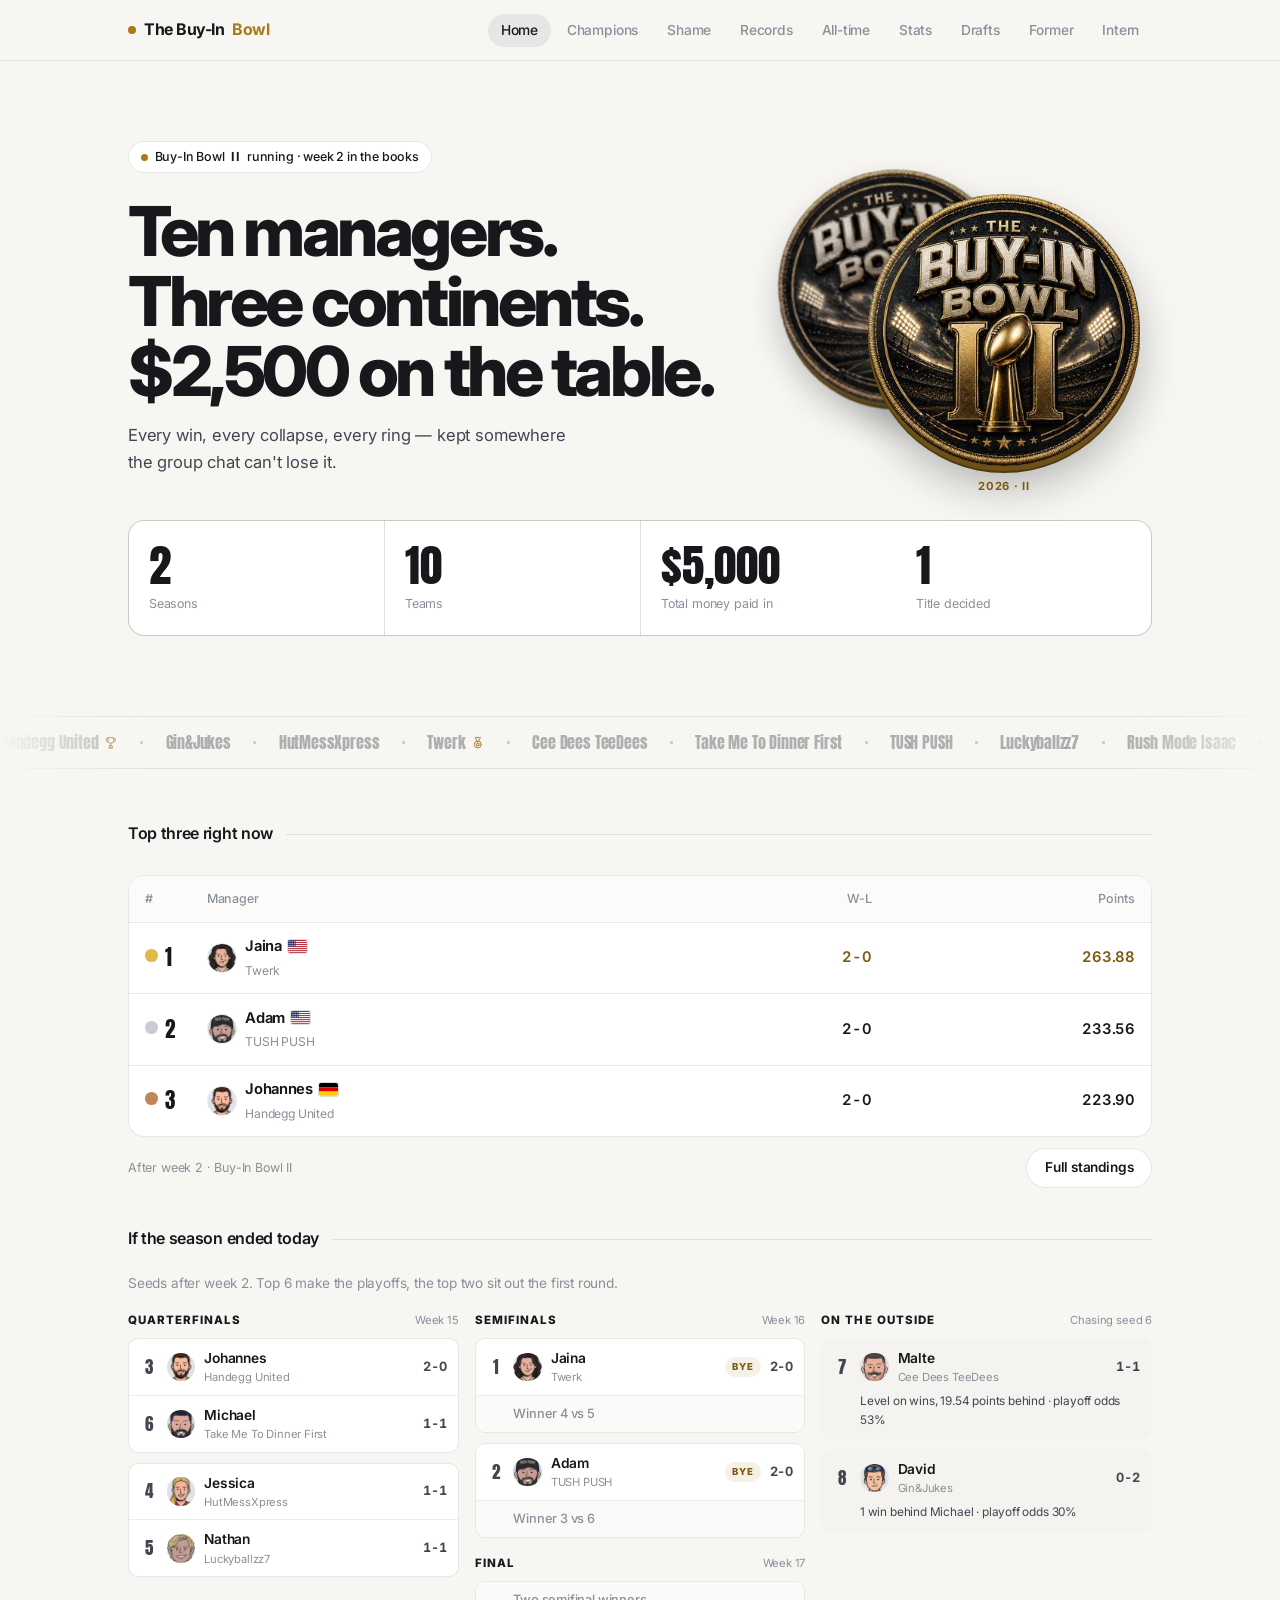
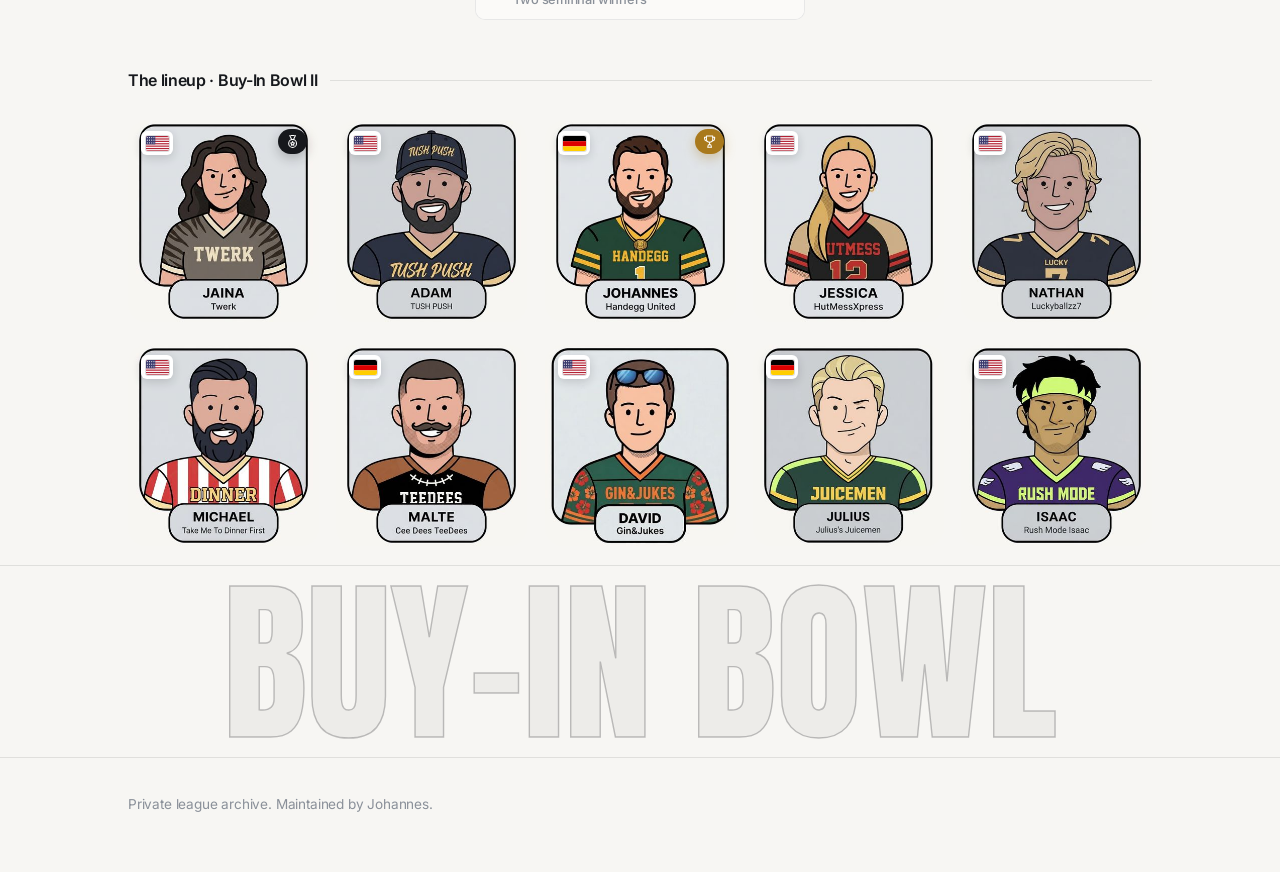
==== commit 4db82504: "update" ====
--- a/index.html
+++ b/index.html
@@ -34,5 +34,12 @@
 <script src="data/season-2025.js"></script>
 <script src="data/season-2026.js"></script>
 <script src="assets/app.js"></script>
+<script data-intern-nav>
+(function(){var n=document.getElementById('nav');if(!n)return;
+function add(){if(n.querySelector('[data-intern]'))return;var b=document.createElement('button');
+b.type='button';b.setAttribute('data-intern','');b.textContent='Intern';
+b.onclick=function(){location.href='intern/';};n.appendChild(b);}
+add();new MutationObserver(add).observe(n,{childList:true});})();
+</script>
 </body>
 </html>
--- a/assets/style.css
+++ b/assets/style.css
@@ -427,12 +427,6 @@
 
 /* ---------- Season logos ---------- */
 .slogo { display: block; border-radius: 50%; }
-.hero-logo { margin-bottom: 1.5rem; }
-.hero-logo .slogo {
-  width: clamp(5rem, 18vw, 7.5rem); height: auto;
-  box-shadow: 0 10px 30px rgba(22, 24, 28, 0.14);
-  animation: logoin 0.8s cubic-bezier(0.22, 1, 0.36, 1) both;
-}
 @keyframes logoin { from { opacity: 0; transform: scale(0.88) rotate(-6deg); } to { opacity: 1; transform: none; } }
 
 .tab.has-logo { flex-direction: row; align-items: center; gap: 0.6rem; padding: 0.45rem 0.95rem 0.45rem 0.5rem; }
@@ -969,3 +963,480 @@
 }
 .fc-label b { display: block; font-size: 0.95rem; letter-spacing: 0.04em; text-transform: uppercase; }
 .fc-label small { display: block; font-size: 0.7rem; color: var(--ink-2); }
+
+/* ---------- Records ---------- */
+.rc-grid { display: grid; grid-template-columns: repeat(auto-fill, minmax(14.5rem, 1fr)); gap: 0.75rem; }
+.rc {
+  background: var(--card); border: 1px solid var(--line); border-radius: var(--r);
+  padding: 1rem 1.1rem 0.95rem; display: flex; flex-direction: column; gap: 0.45rem;
+  transition: border-color 0.2s ease, transform 0.2s ease;
+}
+.rc:hover { border-color: var(--line-2); transform: translateY(-2px); }
+.rc-t { font-size: 0.72rem; font-weight: 700; letter-spacing: 0.07em; text-transform: uppercase; color: var(--muted); }
+.rc-v { font-family: var(--display); font-size: 2.2rem; line-height: 1; color: var(--ink); }
+.rc-who { display: flex; align-items: center; gap: 0.55rem; cursor: pointer; }
+.rc-who .avatar { width: 1.9rem; height: 1.9rem; }
+.rc-who:hover .mname { text-decoration: underline; text-underline-offset: 3px; }
+.rc-when { font-size: 0.78rem; color: var(--muted); margin-top: auto; padding-top: 0.35rem; border-top: 1px solid var(--line); }
+.rc-medal { color: var(--accent); display: inline-flex; }
+.rc-medal .medal { width: 1.1rem; height: 1.1rem; }
+.cwho[data-profile] { cursor: pointer; }
+.tbd-cell { color: var(--muted); font-size: 0.85rem; }
+
+/* four tabs on phones */
+@media (max-width: 42rem) {
+  .masthead nav { grid-template-columns: repeat(4, 1fr); }
+  .masthead nav button { font-size: 0.78rem; padding: 0.42rem 0.1rem; }
+}
+
+/* ---------- Wall of Shame ---------- */
+/* Same frame as the champion card, drained of colour and tilted the other way */
+.shamecard {
+  position: relative; overflow: hidden;
+  padding: 1.1rem 0.85rem 0.9rem;
+  border-radius: 22px; background: #DEDDD9;
+  text-align: center;
+}
+.shamecard .cc-year { color: var(--ink-2); }
+.sc-ribbon { position: relative; z-index: 3; margin: 0.5rem -0.4rem -1.1rem; }
+.sc-ribbon span {
+  position: relative; display: block;
+  background: #6E747D; color: #fff;
+  font-family: var(--display); font-size: 1.35rem;
+  letter-spacing: 0.08em; text-transform: uppercase;
+  padding: 0.25rem 0 0.3rem;
+  transform: rotate(1.6deg);
+  box-shadow: 0 6px 0 rgba(22, 24, 28, 0.10);
+}
+.sc-ribbon::before, .sc-ribbon::after {
+  content: ""; position: absolute; top: 0.6rem; width: 1.7rem; height: 1.6rem;
+  background: #555A62; z-index: -1;
+}
+.sc-ribbon::before { left: -0.9rem; clip-path: polygon(0 0, 100% 0, 100% 100%, 0 100%, 35% 50%); }
+.sc-ribbon::after  { right: -0.9rem; clip-path: polygon(0 0, 100% 0, 65% 50%, 100% 100%, 0 100%); }
+
+.shamecard .cc-inner[data-profile] { cursor: pointer; }
+
+.sc-sentence {
+  position: relative; z-index: 2; margin-top: 0.5rem;
+  background: var(--card); border-radius: 14px; padding: 0.6rem 0.7rem 0.7rem;
+}
+.sc-p { font-size: 0.9rem; font-weight: 600; color: var(--ink); line-height: 1.3; }
+.sc-p.none { color: var(--muted); font-weight: 500; }
+.sc-proof { margin-top: 0.5rem; border-radius: 10px; overflow: hidden; }
+.sc-proof img { display: block; width: 100%; height: auto; }
+
+/* Running season: who is holding the spot right now */
+.shamecard.tbd .cc-inner { background: #F1F0ED; }
+.shamecard.tbd .cc-first { color: var(--muted); font-size: 0.85rem; letter-spacing: 0.06em; }
+.shamecard.tbd .cc-team { color: #B7BCC3; }
+.sc-hook {
+  position: relative; z-index: 2; margin-top: 0.6rem;
+  display: flex; align-items: center; gap: 0.6rem; text-align: left;
+  background: var(--card); border-radius: 14px; padding: 0.55rem 0.7rem;
+  cursor: pointer; font-size: 0.78rem; color: var(--ink-2);
+}
+.sc-hook img { width: 2.4rem; height: 2.4rem; border-radius: 50%; filter: grayscale(1); flex: none; }
+.sc-hook small { display: block; font-size: 0.64rem; font-weight: 700; color: var(--muted); }
+.sc-hook b { display: block; font-size: 0.95rem; color: var(--ink); }
+.sc-hook b .flag { width: 1rem; height: 0.67rem; margin-left: 0.3rem; vertical-align: 0.05em; }
+.sc-hook:focus-visible, .shamecard .cc-inner:focus-visible { outline: 2px solid var(--ink); outline-offset: 2px; }
+
+
+/* The punishment menu */
+.sc-lead { margin: 0 0 0.9rem; color: var(--ink-2); font-size: 0.95rem; max-width: 40rem; }
+.sc-opts { display: grid; grid-template-columns: repeat(auto-fit, minmax(13rem, 1fr)); gap: 0.8rem; }
+.sc-opt { background: var(--card); border-radius: var(--r); padding: 0.9rem 1rem 1rem; border: 1px solid var(--line); }
+.sc-opt-n { font-family: var(--display); font-size: 2rem; line-height: 1; color: #C4C7CC; }
+.sc-opt-t { font-family: var(--display); font-size: 1.3rem; line-height: 1.1; text-transform: uppercase; margin: 0.35rem 0 0.4rem; color: var(--ink); }
+.sc-opt p { margin: 0; font-size: 0.86rem; color: var(--ink-2); line-height: 1.45; }
+.shame-table td:last-child { max-width: 16rem; font-size: 0.86rem; }
+.shame-table .muted { color: var(--muted); }
+
+/* five tabs on phones */
+@media (max-width: 42rem) {
+  .masthead nav { grid-template-columns: repeat(5, 1fr); }
+  .masthead nav button { font-size: 0.74rem; padding: 0.42rem 0.05rem; }
+}
+.shame-page .cc-row { margin-bottom: 2.2rem; }
+.sc-opt p::first-letter { text-transform: uppercase; }
+.shame-page .sc-opts + .hint { margin: 0.8rem 0 0; }
+.shame-page .block + .block { margin-top: 2.4rem; }
+.sc-menu {
+  aspect-ratio: 323 / 300; background: #E4E6E9;
+  display: flex; flex-direction: column; justify-content: center; gap: 0.45rem;
+  padding: 0.8rem 0.9rem; text-align: left;
+}
+.sc-menu-k { font-size: 0.62rem; font-weight: 800; letter-spacing: 0.08em; text-transform: uppercase; color: var(--muted); text-align: center; margin-bottom: 0.1rem; }
+.sc-menu-o {
+  display: flex; align-items: center; gap: 0.55rem;
+  background: var(--card); border-radius: 10px; padding: 0.45rem 0.55rem;
+  font-family: var(--display); font-size: 1rem; line-height: 1.05; text-transform: uppercase; color: var(--ink);
+}
+.sc-menu-o span { flex: none; width: 1.3rem; text-align: center; color: #A2A8B0; font-size: 1.15rem; }
+.cc-portrait.sc-menu { aspect-ratio: auto; width: 94%; padding: 0.75rem 0.6rem; gap: 0.4rem; }
+.sc-menu-o { font-size: 0.92rem; padding: 0.5rem 0.5rem; }
+.sc-menu-o span { width: 1.1rem; font-size: 1rem; }
+
+/* Pill button (show more, full standings) */
+.tm-more {
+  display: block; margin: 0.8rem auto 0; font: inherit; font-size: 0.85rem; font-weight: 600;
+  color: var(--ink); background: var(--card); border: 1px solid var(--line); border-radius: 999px;
+  padding: 0.5rem 1.1rem; cursor: pointer;
+}
+.tm-more:hover { background: #F1F0ED; }
+.tm-more:focus-visible { outline: 2px solid var(--ink); outline-offset: 2px; }
+
+/* ---------- Home: top three ---------- */
+.top3-table tbody tr { cursor: pointer; }
+.top3-table tbody tr:hover { background: #FAFAF8; }
+.top3-table tbody tr:focus-visible { outline: 2px solid var(--ink); outline-offset: -2px; }
+.top3-table th:nth-child(n+3), .t3-num { text-align: right; }
+.t3-rank { font-family: var(--display); font-size: 1.3rem; width: 3.2rem; white-space: nowrap; }
+.t3-rank .dot { margin-right: 0.45rem; vertical-align: 0.2em; }
+.t3-num { font-variant-numeric: tabular-nums; font-weight: 600; color: var(--ink); white-space: nowrap; }
+.top3-table tbody tr:first-child .t3-num { color: var(--accent-deep); }
+.t3-foot { display: flex; align-items: center; justify-content: space-between; gap: 1rem; margin-top: 0.7rem; font-size: 0.78rem; color: var(--muted); }
+.t3-foot .t3-link { margin: 0; }
+@media (max-width: 42rem) { .top3-table .avatar { display: inline-block; } }
+
+/* ---------- Former members ---------- */
+.fm-grid { display: grid; grid-template-columns: repeat(auto-fill, minmax(17rem, 1fr)); gap: 1.1rem; }
+.fm-card {
+  display: grid; grid-template-columns: 8.5rem 1fr; gap: 1rem; align-items: start;
+  background: var(--card); border: 1px solid var(--line); border-radius: var(--r);
+  padding: 1rem; cursor: pointer;
+}
+.fm-card:focus-visible { outline: 2px solid var(--ink); outline-offset: 2px; }
+.fm-img { position: relative; }
+.fm-img img { display: block; width: 100%; height: auto; border-radius: 12px; }
+.fm-img .crew-flag { position: absolute; top: 0.4rem; right: 0.4rem; }
+.fm-name { font-family: var(--display); font-size: 1.7rem; line-height: 1; text-transform: uppercase; color: var(--ink); }
+.fm-teams { margin-top: 0.6rem; display: grid; gap: 0.35rem; }
+.fm-season { font-size: 0.82rem; color: var(--ink-2); line-height: 1.3; }
+.fm-season b { font-weight: 700; color: var(--ink); margin-right: 0.4rem; }
+.fm-season em { display: block; font-style: normal; font-size: 0.74rem; color: var(--muted); }
+.fm-stats { display: grid; grid-template-columns: repeat(3, 1fr); gap: 0.4rem; margin-top: 0.8rem; }
+.fm-stats div { background: #F4F3F0; border-radius: 10px; padding: 0.4rem 0.45rem; }
+.fm-stats small { display: block; font-size: 0.6rem; font-weight: 800; letter-spacing: 0.06em; text-transform: uppercase; color: var(--muted); }
+.fm-stats b { font-family: var(--display); font-weight: 400; font-size: 1.15rem; color: var(--ink); }
+.fm-note { margin: 0.7rem 0 0; font-size: 0.8rem; color: var(--ink-2); }
+@media (max-width: 30rem) { .fm-card { grid-template-columns: 6.5rem 1fr; gap: 0.8rem; } }
+
+/* six tabs on phones: two rows of three */
+@media (max-width: 42rem) {
+  .masthead nav { grid-template-columns: repeat(3, 1fr); border-radius: 18px; }
+  .masthead nav button { font-size: 0.78rem; padding: 0.4rem 0.1rem; border-radius: 14px; }
+}
+.t3-rank .dot { display: inline-block; }
+.top3 { margin-bottom: 2.4rem; }
+.fm-body { min-width: 0; }
+.fm-stats { grid-template-columns: repeat(2, 1fr); }
+.fm-name .flag { width: 1.2rem; height: 0.8rem; margin-left: 0.45rem; vertical-align: 0.25em; }
+
+/* ---------- Drafts ---------- */
+.dr-meta { margin: -1rem 0 1.6rem; font-size: 0.85rem; color: var(--ink-2); }
+.dr-order {
+  list-style: none; margin: 0; padding: 0;
+  display: grid; grid-template-columns: repeat(5, 1fr); gap: 0.5rem;
+}
+.dr-order li {
+  display: flex; align-items: center; gap: 0.5rem; min-width: 0;
+  background: var(--card); border: 1px solid var(--line); border-radius: var(--r-sm);
+  padding: 0.5rem 0.6rem; cursor: pointer;
+}
+.dr-order li:focus-visible { outline: 2px solid var(--ink); outline-offset: 2px; }
+.dr-slot { flex: none; width: 1.7rem; font-family: var(--display); font-size: 1.6rem; line-height: 1; color: var(--ink); text-align: center; }
+.dr-order li:first-child .dr-slot { color: var(--accent-deep); }
+.dr-order img { width: 2rem; height: 2rem; border-radius: 50%; flex: none; }
+.dr-who { min-width: 0; }
+.dr-who b { display: block; font-size: 0.86rem; font-weight: 600; color: var(--ink); white-space: nowrap; }
+.dr-who b .flag { width: 0.95rem; height: 0.63rem; margin-left: 0.3rem; vertical-align: 0.05em; }
+.dr-who small { display: block; font-size: 0.7rem; color: var(--muted); white-space: nowrap; overflow: hidden; text-overflow: ellipsis; }
+
+.dr-legend { display: flex; flex-wrap: wrap; align-items: center; gap: 0.35rem; margin-bottom: 0.7rem; font-size: 0.72rem; color: var(--muted); }
+.dr-legend span:last-child { margin-left: 0.4rem; }
+.dr-p { font-size: 0.64rem; font-weight: 800; padding: 0.15rem 0.45rem; border-radius: 999px; color: var(--ink-2); }
+
+/* Position tints: quiet, so the board stays readable */
+.p-QB { background: #F3E7E4; }
+.p-RB { background: #E6EFE7; }
+.p-WR { background: #E5ECF4; }
+.p-TE { background: #F4EEDD; }
+.p-K  { background: #ECE9F2; }
+.p-DEF { background: #E9E9E6; }
+
+.dr-scroll { border: 1px solid var(--line); border-radius: var(--r); background: var(--card); }
+.dr-board { border-collapse: separate; border-spacing: 3px; width: 100%; min-width: 58rem; table-layout: fixed; }
+.dr-board thead th {
+  font-size: 0.72rem; font-weight: 600; color: var(--ink-2); padding: 0.35rem 0.2rem 0.3rem;
+  text-align: center; cursor: pointer; background: var(--card);
+}
+.dr-board thead th img { display: block; width: 1.6rem; height: 1.6rem; border-radius: 50%; margin: 0 auto 0.2rem; }
+.dr-board thead th span { display: block; white-space: nowrap; overflow: hidden; text-overflow: ellipsis; }
+.dr-rh {
+  width: 2.4rem; font-family: var(--display); font-size: 1rem; font-weight: 400; color: var(--ink-2);
+  text-align: center; background: var(--card); position: sticky; left: 0; z-index: 1;
+}
+.dr-dir { display: block; font-family: var(--body, inherit); font-size: 0.65rem; color: #A2A8B0; line-height: 1; }
+.dr-cell { padding: 0.3rem 0.4rem; border-radius: 6px; vertical-align: top; }
+.dr-cell b { display: block; font-size: 0.74rem; font-weight: 600; color: var(--ink); line-height: 1.2; white-space: nowrap; overflow: hidden; text-overflow: ellipsis; }
+.dr-cell small { display: block; font-size: 0.62rem; color: var(--ink-2); opacity: 0.8; white-space: nowrap; }
+.dr-cell.empty { background: transparent; border: 1.5px dashed #C4C7CC; }
+.dr-cell.empty i { display: block; font-size: 0.74rem; color: var(--muted); }
+
+@media (max-width: 52rem) { .dr-order { grid-template-columns: repeat(2, 1fr); } }
+
+/* seven tabs on phones: two rows of four */
+@media (max-width: 42rem) {
+  .masthead nav { grid-template-columns: repeat(4, 1fr); }
+}
+.dr-order { margin-bottom: 2.4rem; }
+/* tighter board */
+.dr-board { border-spacing: 2px; min-width: 50rem; }
+.dr-board thead th { padding: 0.25rem 0.15rem 0.2rem; font-size: 0.68rem; }
+.dr-board thead th img { width: 1.4rem; height: 1.4rem; margin-bottom: 0.1rem; }
+.dr-rh { width: 2rem; font-size: 0.9rem; }
+.dr-cell { padding: 0.18rem 0.3rem 0.2rem; border-radius: 5px; }
+.dr-cell b { font-size: 0.7rem; line-height: 1.15; }
+.dr-cell small { font-size: 0.58rem; line-height: 1.2; }
+.dr-dir { font-size: 0.58rem; }
+.dr-cell.empty i { font-size: 0.7rem; }
+.dr-board tbody th.dr-rh { padding: 0 0.2rem; line-height: 1; vertical-align: middle; }
+.dr-board tbody th.dr-rh .dr-dir { display: inline; margin-left: 0.15rem; }
+.dr-board td.dr-cell { height: auto; }
+
+
+/* ---------- Stats ---------- */
+.st-grid { display: grid; grid-template-columns: repeat(2, minmax(0, 1fr)); gap: 1rem; margin-bottom: 2.6rem; align-items: start; }
+.st-card { background: var(--card); border: 1px solid var(--line); border-radius: var(--r); padding: 1.1rem 1.2rem 1.2rem; min-width: 0; }
+.st-head h3 { margin: 0; font-size: 1rem; font-weight: 700; color: var(--ink); }
+.st-head p { margin: 0.25rem 0 0.9rem; font-size: 0.8rem; color: var(--muted); line-height: 1.4; }
+.st-wait { margin: 0; padding: 1.2rem; border: 1.5px dashed #C9CDD3; border-radius: 12px; font-size: 0.85rem; color: var(--muted); text-align: center; }
+.st-who { display: inline-flex; align-items: center; gap: 0.45rem; min-width: 0; cursor: pointer; }
+.st-who img { width: 1.6rem; height: 1.6rem; border-radius: 50%; flex: none; }
+.st-who b { font-size: 0.84rem; font-weight: 600; color: var(--ink); white-space: nowrap; overflow: hidden; text-overflow: ellipsis; }
+.st-who.sm img { width: 1.35rem; height: 1.35rem; }
+.st-who.sm b { font-size: 0.76rem; }
+
+/* points vs place */
+.st-bars { display: grid; gap: 0.35rem; }
+.st-bar-row { display: grid; grid-template-columns: 1.2rem 6.6rem 1fr 2.6rem; align-items: center; gap: 0.5rem; }
+.st-rank { font-size: 0.72rem; color: var(--muted); text-align: right; }
+.st-track { position: relative; height: 1.35rem; background: #F1F0ED; border-radius: 6px; overflow: hidden; }
+.st-fill { position: absolute; inset: 0 auto 0 0; border-radius: 6px; opacity: 0.85; }
+.st-val { position: absolute; right: 0.4rem; top: 50%; transform: translateY(-50%); font-size: 0.72rem; font-weight: 700; color: var(--ink); font-variant-numeric: tabular-nums; }
+.st-place { font-size: 0.78rem; font-weight: 600; color: var(--ink-2); text-align: right; }
+.st-place.top { color: var(--accent-deep); }
+.st-bar-row.champ .st-who b { color: var(--accent-deep); }
+
+/* luck */
+.st-luck { display: grid; gap: 0.35rem; }
+.st-luck-row { display: grid; grid-template-columns: 6.6rem 1fr 2.6rem 5.6rem; align-items: center; gap: 0.5rem; }
+.st-luck-track { position: relative; height: 1.1rem; }
+.st-luck-mid { position: absolute; left: 50%; top: -0.2rem; bottom: -0.2rem; width: 1px; background: #C4C7CC; }
+.st-luck-bar { position: absolute; top: 0.15rem; bottom: 0.15rem; border-radius: 4px; }
+.st-luck-bar.pos { left: 50%; background: var(--accent); }
+.st-luck-bar.neg { right: 50%; background: #A2A8B0; }
+.st-luck-v { font-size: 0.78rem; font-weight: 700; color: var(--ink); text-align: right; font-variant-numeric: tabular-nums; }
+.st-luck-rec { font-size: 0.76rem; color: var(--ink-2); white-space: nowrap; }
+.st-luck-rec small { color: var(--muted); font-size: 0.68rem; }
+
+/* svg charts */
+.st-card svg { display: block; width: 100%; height: auto; }
+.st-ax { font-size: 11px; fill: var(--muted); font-family: var(--font); }
+.st-lbl { font-size: 11px; fill: var(--ink-2); font-family: var(--font); font-weight: 600; }
+.st-gl { stroke: #E4E3DF; stroke-width: 1; }
+.st-sl { cursor: pointer; }
+.st-sl:hover line { stroke-width: 3; }
+.st-avg { fill: none; stroke: var(--ink); stroke-width: 1.5; stroke-dasharray: 5 4; opacity: 0.55; }
+.st-ln polyline { fill: none; stroke: var(--c); stroke-width: 2; stroke-linejoin: round; stroke-linecap: round; }
+.st-ln circle { fill: var(--c); }
+.st-lines.focus .st-ln { opacity: 0.12; }
+.st-lines.focus .st-ln.on { opacity: 1; }
+.st-lines.focus .st-ln.on polyline { stroke-width: 3.2; }
+.st-legend { display: flex; flex-wrap: wrap; gap: 0.3rem; margin-bottom: 0.7rem; }
+.st-chip {
+  display: inline-flex; align-items: center; gap: 0.35rem;
+  font: inherit; font-size: 0.72rem; font-weight: 600; color: var(--ink-2);
+  background: #F4F3F0; border: 1px solid transparent; border-radius: 999px; padding: 0.2rem 0.55rem; cursor: pointer;
+}
+.st-chip i { width: 0.6rem; height: 0.6rem; border-radius: 50%; background: var(--c); }
+.st-chip.on { border-color: var(--ink); color: var(--ink); background: var(--card); }
+.st-chip.avg { cursor: default; background: transparent; }
+.st-chip.avg i { width: 0.9rem; height: 0; border-radius: 0; border-top: 2px dashed var(--ink); opacity: 0.55; }
+.st-chip:focus-visible { outline: 2px solid var(--ink); outline-offset: 2px; }
+.st-dot { cursor: pointer; }
+
+@media (max-width: 52rem) { .st-grid { grid-template-columns: 1fr; } }
+@media (max-width: 30rem) {
+  .st-card { padding: 0.9rem 0.8rem 1rem; }
+  .st-bar-row { grid-template-columns: 1rem 5.4rem 1fr 2.2rem; gap: 0.4rem; }
+  .st-luck-row { grid-template-columns: 5.4rem 1fr 2.3rem; }
+  .st-luck-rec { grid-column: 2 / -1; margin-top: -0.2rem; }
+}
+
+/* eight tabs on phones: two rows of four */
+@media (max-width: 42rem) { .masthead nav { grid-template-columns: repeat(4, 1fr); } }
+@media (max-width: 30rem) {
+  .st-who img { width: 1.35rem; height: 1.35rem; }
+  .st-who { gap: 0.35rem; }
+  .st-bar-row { grid-template-columns: 1rem 6.3rem 1fr 2.2rem; }
+  .st-luck-row { grid-template-columns: 6.3rem 1fr 2.3rem; row-gap: 0; }
+  .st-luck-rec { grid-column: 1 / -1; margin: -0.15rem 0 0.2rem 1.7rem; font-size: 0.7rem; }
+}
+
+/* stats: extra pieces */
+.st-mark { position: absolute; top: -2px; bottom: -2px; width: 2px; background: var(--ink); opacity: 0.7; }
+.st-close { display: grid; gap: 0.35rem; }
+.st-close-row { display: grid; grid-template-columns: 6.6rem 1fr 3.4rem; align-items: center; gap: 0.5rem; }
+.st-close-dots { display: flex; gap: 4px; flex-wrap: wrap; }
+.st-close-dots i { width: 0.85rem; height: 0.85rem; border-radius: 50%; }
+.st-close-dots i.w { background: var(--accent); }
+.st-close-dots i.l { background: #C4C7CC; }
+.st-close-rec { font-size: 0.8rem; font-weight: 700; text-align: right; color: var(--ink); }
+.st-close-rec .muted { font-weight: 500; font-size: 0.72rem; color: var(--muted); }
+
+.st-firsts { display: grid; gap: 0.4rem; }
+.st-first { display: grid; grid-template-columns: 2.6rem 1fr auto; align-items: center; gap: 0.6rem; }
+.st-first .dr-p { text-align: center; }
+.st-first-n b { display: block; font-size: 0.86rem; font-weight: 600; color: var(--ink); }
+.st-first-n small { font-size: 0.72rem; color: var(--muted); }
+
+.st-heat { width: 100%; border-collapse: separate; border-spacing: 2px; font-size: 0.72rem; text-align: center; font-variant-numeric: tabular-nums; }
+.st-heat th { font-weight: 700; color: var(--muted); padding: 0.1rem 0; }
+.st-heat tbody th { width: 2rem; }
+.st-heat td { height: 1.25rem; border-radius: 4px; font-weight: 700; color: var(--ink); position: relative; }
+.st-heat td[class^="p-"] { background: transparent; }
+.st-heat td::before { content: ""; position: absolute; inset: 0; border-radius: 4px; background: var(--hc); opacity: var(--a); z-index: 0; }
+.st-heat td { isolation: isolate; }
+.st-heat td.p-QB { --hc: #D9A89C; } .st-heat td.p-RB { --hc: #9CC4A4; } .st-heat td.p-WR { --hc: #9DB5D6; }
+.st-heat td.p-TE { --hc: #DCC48A; } .st-heat td.p-K { --hc: #B7ACD2; } .st-heat td.p-DEF { --hc: #B9B9B2; }
+.st-heat td { z-index: 0; }
+.st-heat td > * { position: relative; }
+
+/* playoff odds */
+.st-odds { display: grid; gap: 0.3rem; }
+.st-odds-row { display: grid; grid-template-columns: 6.6rem 2.6rem 1fr 2.8rem 3.6rem; align-items: center; gap: 0.5rem; }
+.st-odds-row.head span { font-size: 0.64rem; font-weight: 800; letter-spacing: 0.06em; text-transform: uppercase; color: var(--muted); }
+.st-odds-row.head span:nth-child(n+4) { text-align: right; }
+.st-odds-row.cut { padding-bottom: 0.35rem; margin-bottom: 0.1rem; border-bottom: 1.5px dashed #C4C7CC; }
+.st-odds-rec { font-size: 0.8rem; font-weight: 600; color: var(--ink-2); font-variant-numeric: tabular-nums; }
+.st-odds-bar { position: relative; height: 1.35rem; background: #F1F0ED; border-radius: 6px; overflow: hidden; }
+.st-odds-fill { position: absolute; inset: 0 auto 0 0; background: var(--accent); opacity: 0.85; border-radius: 6px; }
+.st-odds-bar b { position: absolute; right: 0.4rem; top: 50%; transform: translateY(-50%); font-size: 0.74rem; color: var(--ink); }
+.st-odds-bye, .st-odds-pw { font-size: 0.78rem; color: var(--ink-2); text-align: right; font-variant-numeric: tabular-nums; }
+
+.st-need { display: grid; grid-template-columns: repeat(auto-fill, minmax(4.4rem, 1fr)); gap: 0.4rem; }
+.st-need-c { background: #F4F3F0; border-radius: 10px; padding: 0.5rem 0.4rem 0.55rem; text-align: center; }
+.st-need-c b { display: block; font-family: var(--display); font-weight: 400; font-size: 1.5rem; line-height: 1; color: var(--ink); }
+.st-need-c small { display: block; font-size: 0.62rem; color: var(--muted); text-transform: uppercase; letter-spacing: 0.06em; }
+.st-need-c span { display: block; margin-top: 0.3rem; font-size: 0.9rem; font-weight: 700; color: var(--ink-2); }
+.st-need-c.likely { background: var(--accent-soft); }
+.st-need-c.safe { background: var(--accent); }
+.st-need-c.safe b, .st-need-c.safe span, .st-need-c.safe small { color: #fff; }
+
+@media (max-width: 30rem) {
+  .st-odds-row { grid-template-columns: 6.3rem 2.2rem 1fr 2.4rem; }
+  .st-odds-pw { display: none; }
+  .st-odds-row.head span:last-child { display: none; }
+  .st-close-row { grid-template-columns: 6.3rem 1fr 2.6rem; }
+}
+.st-need-lead { margin: -0.2rem 0 0.8rem; font-size: 0.92rem; color: var(--ink-2); }
+.st-need-lead b { color: var(--accent-deep); }
+.st-luck-scale { display: flex; justify-content: space-between; margin: 0.6rem 0 0; padding: 0 3rem 0 6.6rem; font-size: 0.68rem; font-weight: 700; color: var(--muted); }
+@media (max-width: 30rem) { .st-luck-scale { padding: 0 2.3rem 0 6.3rem; } }
+
+/* ---------- Home: if the season ended today ---------- */
+.ie { margin-bottom: 2.4rem; }
+.ie-sub { margin: -0.4rem 0 1rem; font-size: 0.85rem; color: var(--muted); }
+.ie-cols { display: grid; grid-template-columns: repeat(3, minmax(0, 1fr)); gap: 1rem; align-items: start; }
+.ie-head { display: flex; align-items: baseline; justify-content: space-between; margin-bottom: 0.5rem; }
+.ie-head b { font-size: 0.72rem; font-weight: 800; letter-spacing: 0.09em; text-transform: uppercase; color: var(--ink); }
+.ie-head span { font-size: 0.7rem; color: var(--muted); }
+.ie-fin { margin-top: 1rem; }
+.ie-game { background: var(--card); border: 1px solid var(--line); border-radius: var(--r-sm); overflow: hidden; margin-bottom: 0.6rem; }
+.ie-game.out { background: #F4F3F0; border-color: transparent; }
+.ie-row { display: flex; align-items: center; gap: 0.55rem; padding: 0.5rem 0.7rem; cursor: pointer; }
+.ie-row + .ie-row { border-top: 1px solid #ECEDEF; }
+.ie-row.tbd { cursor: default; background: #FBFAF8; }
+.ie-row.tbd b { font-weight: 500; color: var(--muted); font-size: 0.8rem; }
+.ie-seed { flex: none; width: 1.1rem; font-family: var(--display); font-size: 1.05rem; color: var(--ink-2); text-align: center; }
+.ie-row img { width: 1.8rem; height: 1.8rem; border-radius: 50%; flex: none; }
+.ie-nm { flex: 1; min-width: 0; }
+.ie-nm b { display: block; font-size: 0.86rem; font-weight: 600; color: var(--ink); white-space: nowrap; overflow: hidden; text-overflow: ellipsis; }
+.ie-nm small { display: block; font-size: 0.7rem; color: var(--muted); white-space: nowrap; overflow: hidden; text-overflow: ellipsis; }
+.ie-rec { font-size: 0.8rem; font-weight: 700; color: var(--ink-2); font-variant-numeric: tabular-nums; }
+.ie-bye { font-size: 0.6rem; font-weight: 800; letter-spacing: 0.08em; text-transform: uppercase; color: var(--accent-deep); background: var(--accent-soft); border-radius: 999px; padding: 0.12rem 0.45rem; }
+.ie-note { padding: 0 0.7rem 0.55rem 2.35rem; font-size: 0.74rem; color: var(--ink-2); margin-top: -0.2rem; }
+.ie-row:focus-visible { outline: 2px solid var(--ink); outline-offset: -2px; }
+@media (max-width: 52rem) { .ie-cols { grid-template-columns: 1fr; } }
+
+/* ---------- Hero: season coins ---------- */
+.hero-grid { display: grid; grid-template-columns: minmax(0, 1.45fr) minmax(0, 1fr); gap: 2rem; align-items: center; }
+.hero-txt { min-width: 0; }
+.coins {
+  --rx: 0deg; --ry: 0deg; --size: clamp(11rem, 24vw, 17rem);
+  position: relative; justify-self: center;
+  width: calc(var(--size) * (1 + (var(--n) - 1) * 0.4));
+  height: calc(var(--size) * (1 + (var(--n) - 1) * 0.16));
+  perspective: 900px;
+}
+.coins-tilt { position: absolute; inset: 0; transform-style: preserve-3d; transform: rotateX(var(--rx)) rotateY(var(--ry)); transition: transform 0.4s cubic-bezier(0.22, 1, 0.36, 1); }
+.coin {
+  position: absolute; right: 0; bottom: 0;
+  width: var(--size); height: var(--size); padding: 0; border: 0; background: none; cursor: pointer;
+  border-radius: 50%;
+  transform: translate(calc(var(--i) * var(--size) * -0.4), calc(var(--i) * var(--size) * -0.16)) scale(calc(1 - var(--i) * 0.14)) rotate(calc(var(--i) * -10deg));
+  transform-origin: 50% 50%;
+  z-index: calc(10 - var(--i));
+  animation: coinin 0.9s cubic-bezier(0.22, 1, 0.36, 1) both;
+  animation-delay: calc(var(--i) * 0.12s);
+  transition: transform 0.35s cubic-bezier(0.22, 1, 0.36, 1), filter 0.3s ease;
+}
+.coin img {
+  display: block; width: 100%; height: 100%; border-radius: 50%;
+  box-shadow: 0 5px 0 #6E5117, 0 7px 0 #4F3A10, 0 22px 40px rgba(22, 24, 28, 0.28);
+}
+.coin:not(.front) { filter: saturate(0.8) brightness(0.93); }
+.coin:focus-visible { outline: 2px solid var(--ink); outline-offset: 4px; }
+/* a slow glint across the newest coin */
+.coin.front::after {
+  content: ""; position: absolute; inset: 0; border-radius: 50%; pointer-events: none;
+  background: linear-gradient(115deg, transparent 38%, rgba(255, 240, 200, 0.55) 48%, transparent 58%);
+  background-size: 250% 250%; background-position: 120% 0;
+  mix-blend-mode: screen;
+  animation: glint 7s ease-in-out 1.2s infinite;
+}
+@keyframes glint { 0%, 70% { background-position: 120% 0; } 85%, 100% { background-position: -30% 0; } }
+@keyframes coinin { from { opacity: 0; transform: translateY(1.2rem) scale(0.9) rotate(-8deg); } }
+.coin-tag {
+  position: absolute; left: 50%; bottom: -1.9rem; transform: translateX(-50%);
+  font-size: 0.7rem; font-weight: 700; letter-spacing: 0.06em; color: var(--muted); white-space: nowrap;
+  opacity: 0; transition: opacity 0.2s ease;
+}
+.coin.front .coin-tag, .coin.up .coin-tag { opacity: 1; }
+.coin.front .coin-tag { color: var(--accent-deep); }
+
+@media (max-width: 52rem) {
+  .hero-grid { grid-template-columns: 1fr; gap: 0; }
+  .coins { --size: clamp(8.5rem, 38vw, 11rem); order: -1; justify-self: start; margin: 0 0 2.6rem 0.2rem; }
+}
+@media (prefers-reduced-motion: reduce) {
+  .coin, .coin.front::after { animation: none; }
+  .coins-tilt { transition: none; }
+}
+.hero-grid .hero-title { font-size: clamp(2.5rem, 6vw, 4.3rem); }
+
+/* hovered coin swaps to the front, the current season steps back */
+.coin.up {
+  z-index: 20; filter: none;
+  transform: translate(calc(var(--i) * var(--size) * -0.4), calc(var(--i) * var(--size) * -0.16 - 0.4rem)) scale(1) rotate(0deg);
+}
+.coin.up .coin-tag { color: var(--accent-deep); }
+.coins.swapped .coin.front {
+  filter: saturate(0.8) brightness(0.93);
+  transform: translate(0.9rem, 0.5rem) scale(0.86) rotate(8deg);
+}
+.coins.swapped .coin.front .coin-tag { opacity: 0; }
+.coins.swapped .coin.front::after { animation: none; opacity: 0; }
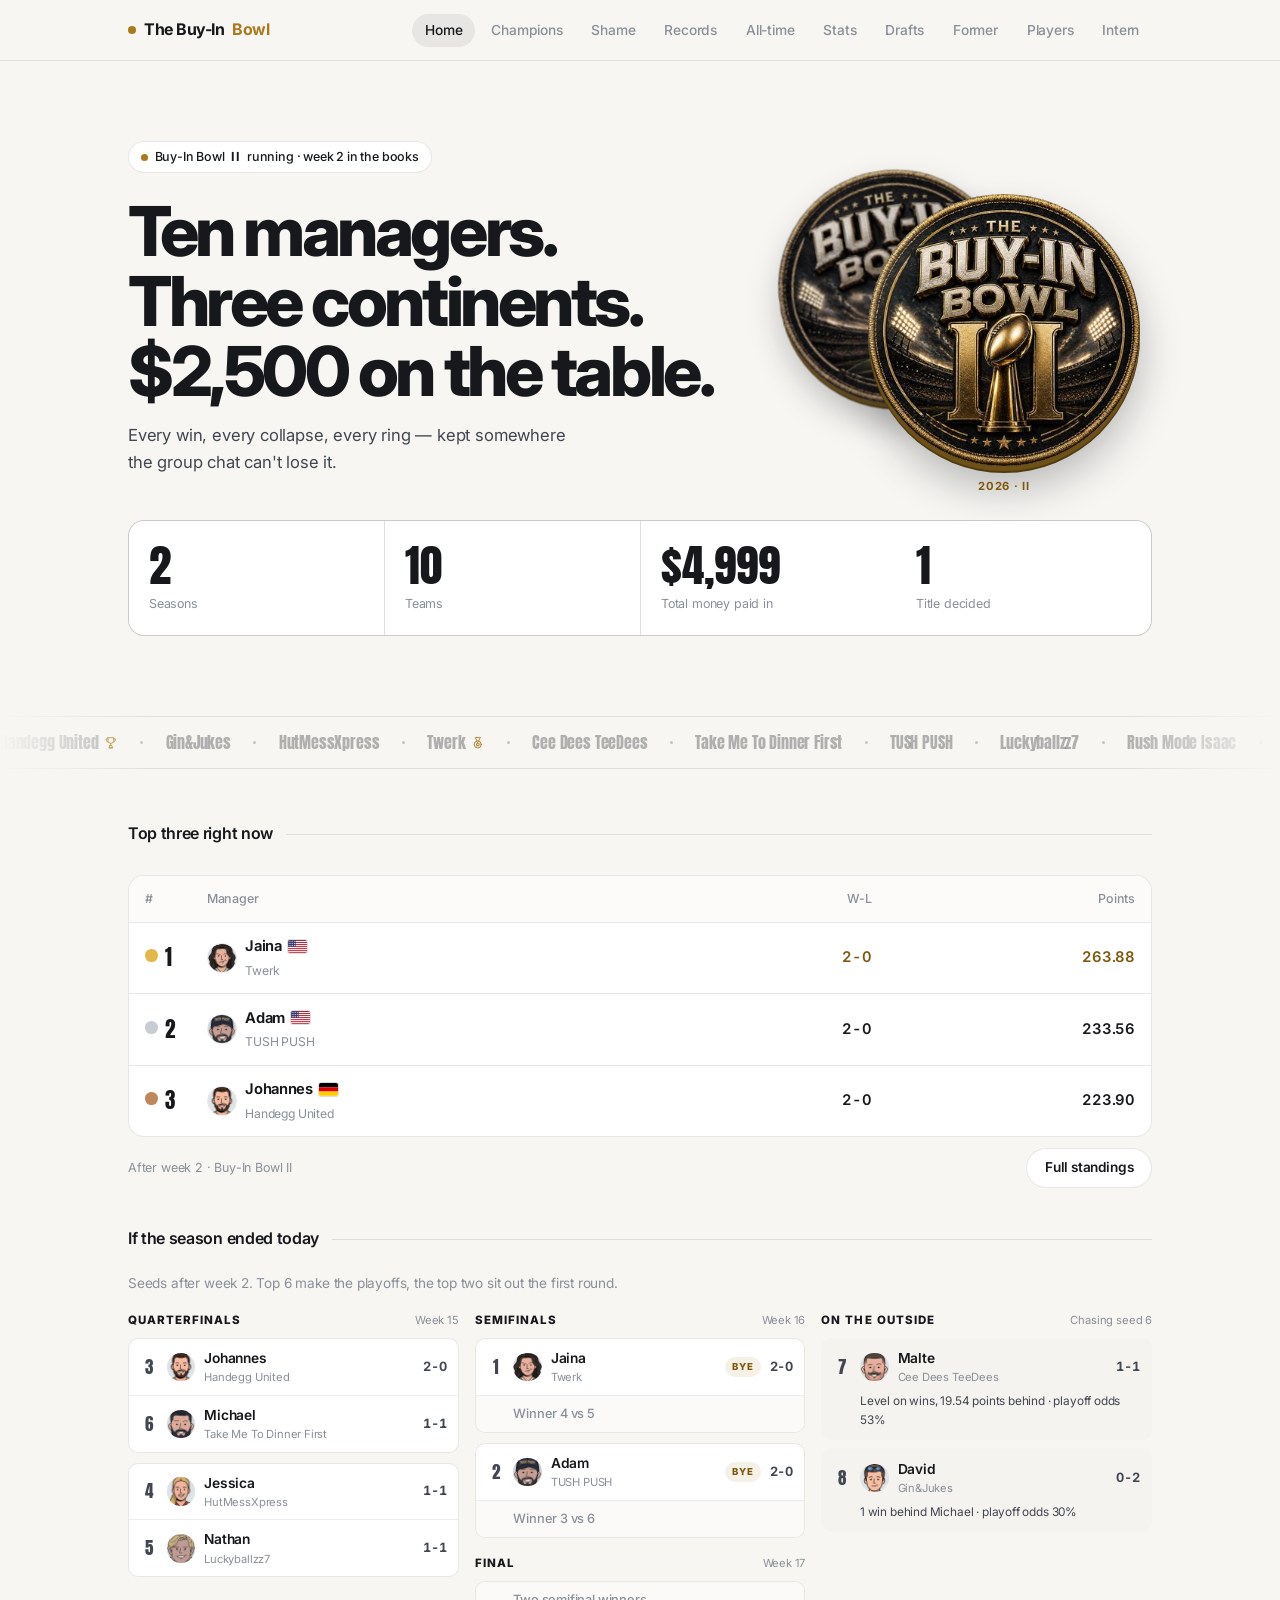
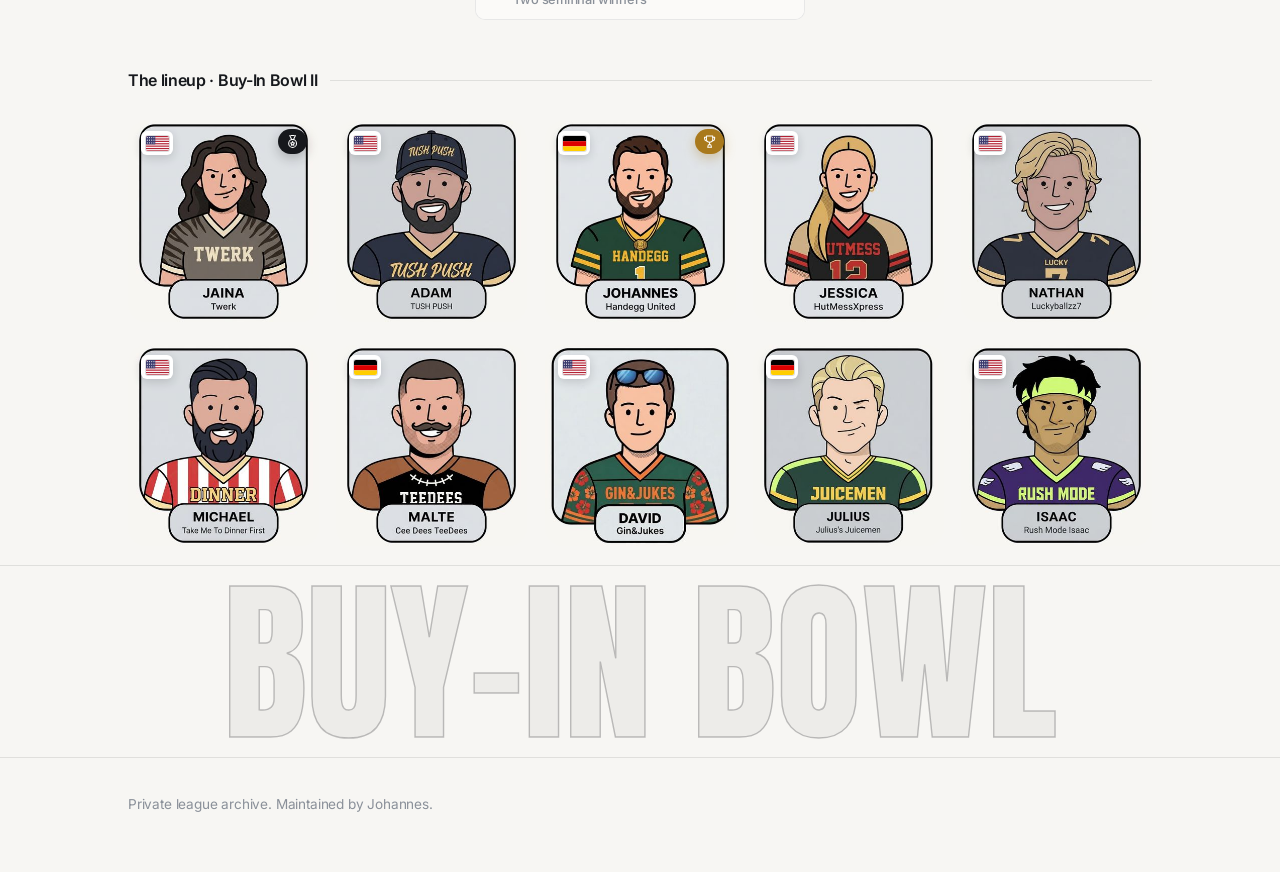
==== commit 12f81a7a: "update" ====
--- a/index.html
+++ b/index.html
@@ -34,11 +34,12 @@
 <script src="data/season-2025.js"></script>
 <script src="data/season-2026.js"></script>
 <script src="assets/app.js"></script>
-<script data-intern-nav>
+<script data-intern-nav data-v="2">
 (function(){var n=document.getElementById('nav');if(!n)return;
-function add(){if(n.querySelector('[data-intern]'))return;var b=document.createElement('button');
-b.type='button';b.setAttribute('data-intern','');b.textContent='Intern';
-b.onclick=function(){location.href='intern/';};n.appendChild(b);}
+function mk(attr,label,href){var b=document.createElement('button');b.type='button';b.setAttribute(attr,'');
+b.textContent=label;b.onclick=function(){location.href=href;};return b;}
+function add(){if(!n.querySelector('[data-players]'))n.appendChild(mk('data-players','Players','players/'));
+if(!n.querySelector('[data-intern]'))n.appendChild(mk('data-intern','Intern','intern/'));}
 add();new MutationObserver(add).observe(n,{childList:true});})();
 </script>
 </body>
--- a/assets/style.css
+++ b/assets/style.css
@@ -1232,7 +1232,7 @@
 
 /* luck */
 .st-luck { display: grid; gap: 0.35rem; }
-.st-luck-row { display: grid; grid-template-columns: 6.6rem 1fr 2.6rem 5.6rem; align-items: center; gap: 0.5rem; }
+.st-luck-row { display: grid; grid-template-columns: 6.6rem minmax(0, 1fr) 2.6rem max-content; align-items: center; gap: 0.5rem; }
 .st-luck-track { position: relative; height: 1.1rem; }
 .st-luck-mid { position: absolute; left: 50%; top: -0.2rem; bottom: -0.2rem; width: 1px; background: #C4C7CC; }
 .st-luck-bar { position: absolute; top: 0.15rem; bottom: 0.15rem; border-radius: 4px; }
